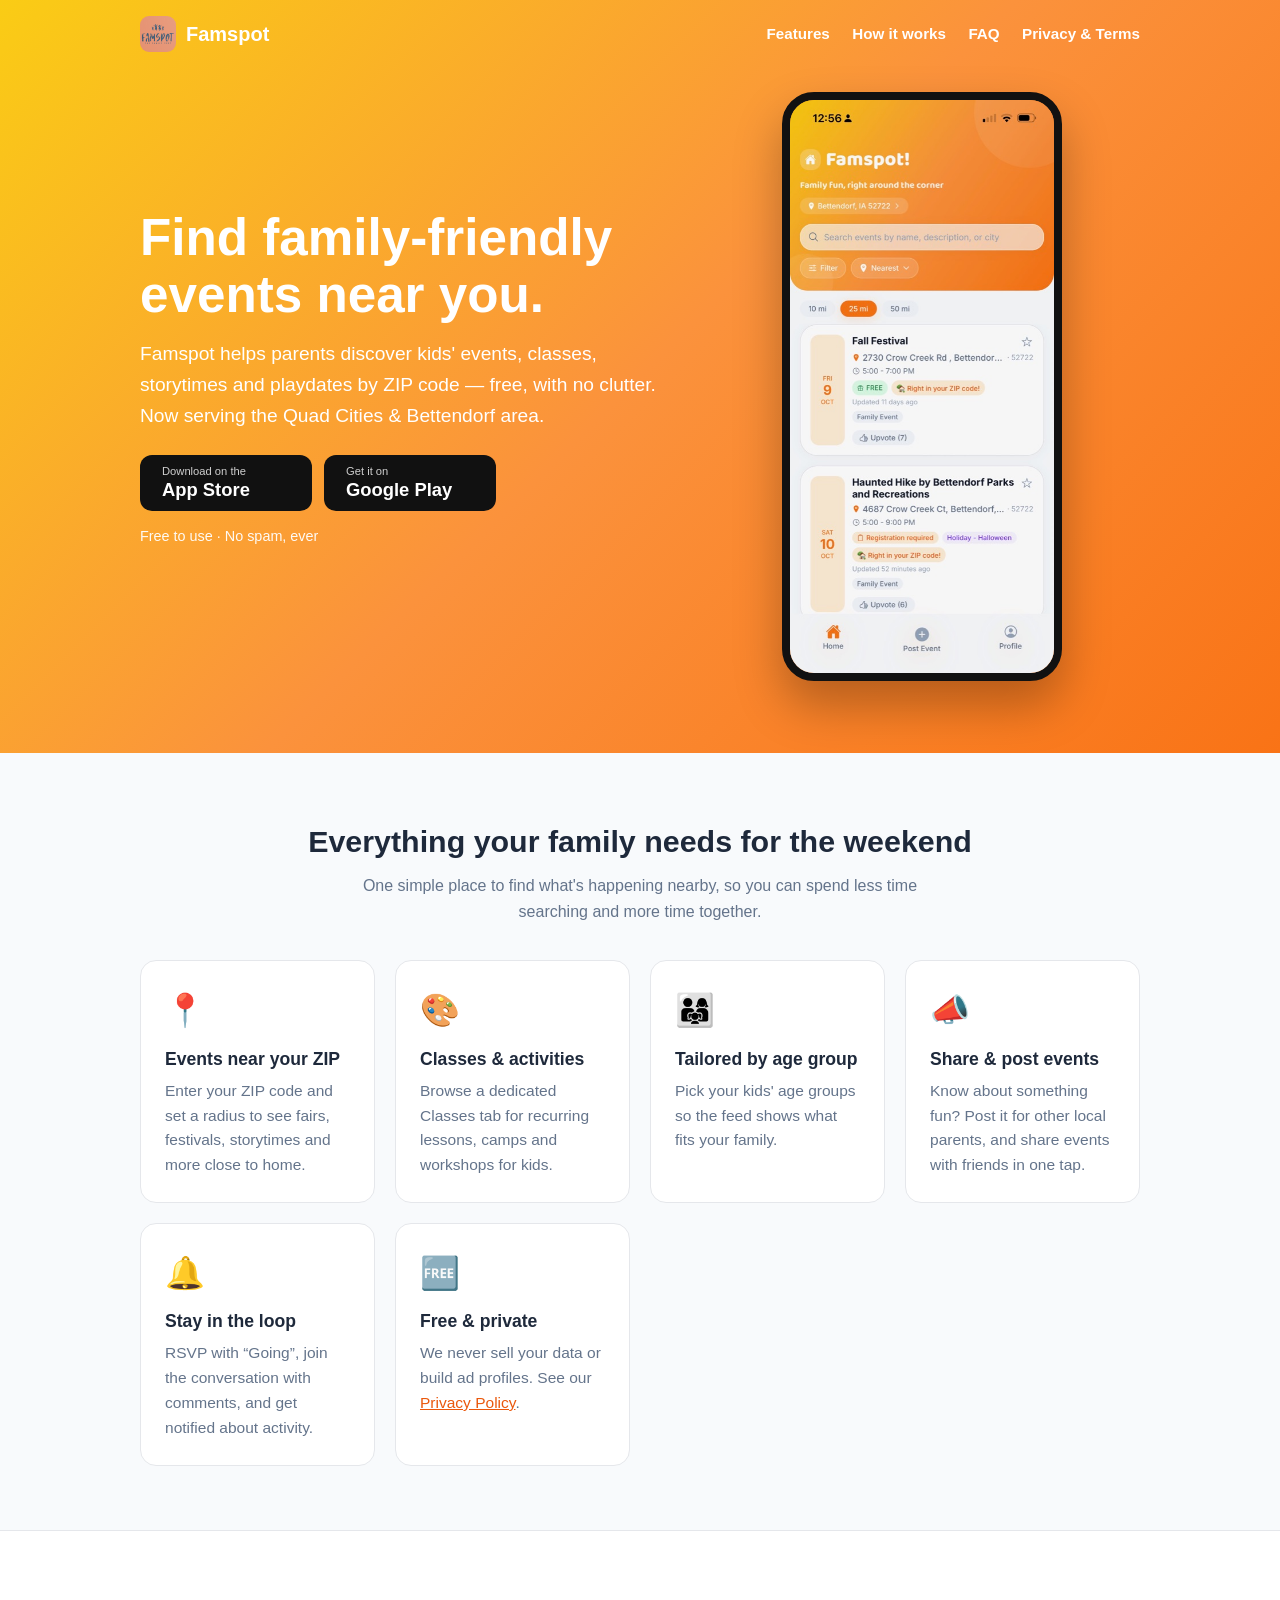
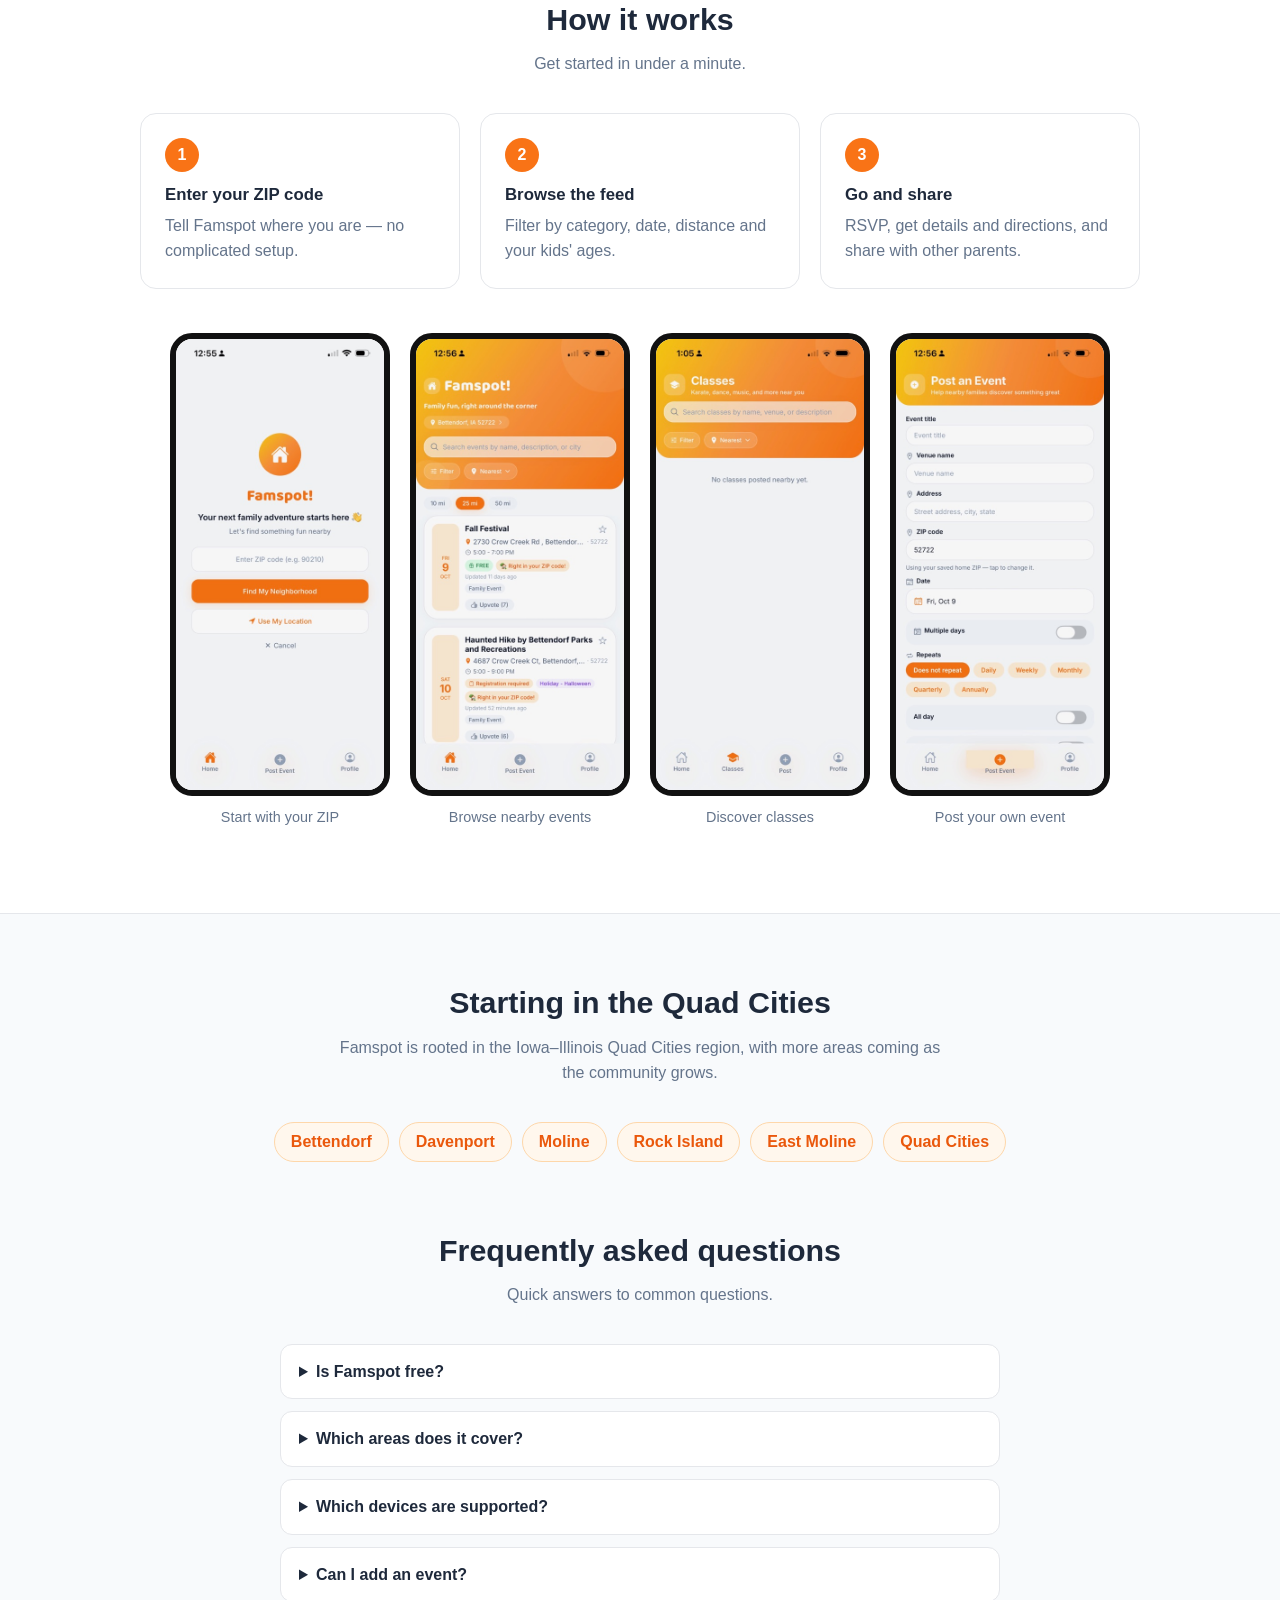
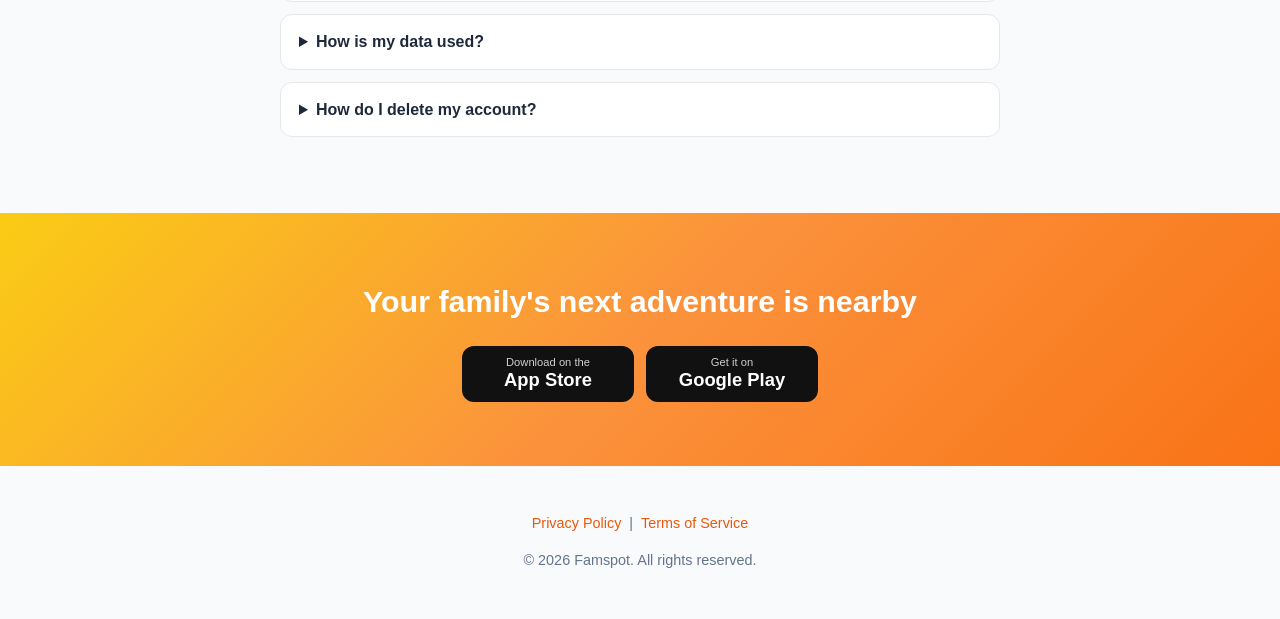
==== index.html @ a63ea9e6 "Add landing page, SEO files; move legal content to legal.html Co-authored-by: Copilot App <223556219" ====
<!DOCTYPE html>
<html lang="en">
<head>
<meta charset="UTF-8" />
<meta name="viewport" content="width=device-width, initial-scale=1.0" />
<title>Famspot – Find Family-Friendly Events &amp; Classes Near You | Quad Cities</title>
<meta name="description" content="Famspot is a free app that helps parents discover family-friendly events, classes, storytimes and playdates near their ZIP code. Starting in the Quad Cities and Bettendorf area." />
<meta name="keywords" content="family events, kids events, things to do with kids, Quad Cities, Bettendorf, Davenport, Moline, Rock Island, kids classes, storytime, playdates, Famspot" />
<meta name="robots" content="index,follow" />
<meta name="theme-color" content="#f97316" />
<link rel="canonical" href="https://famspotapp.github.io/" />
<link rel="icon" href="favicon.png" />
<link rel="apple-touch-icon" href="img/icon.png" />

<meta property="og:type" content="website" />
<meta property="og:site_name" content="Famspot" />
<meta property="og:title" content="Famspot – Find family-friendly events near you" />
<meta property="og:description" content="Free app to discover local kids' events, classes, storytimes and playdates by ZIP code." />
<meta property="og:url" content="https://famspotapp.github.io/" />
<meta property="og:image" content="https://famspotapp.github.io/img/og-image.png" />
<meta name="twitter:card" content="summary" />
<meta name="twitter:title" content="Famspot – Find family-friendly events near you" />
<meta name="twitter:description" content="Free app to discover local kids' events, classes, storytimes and playdates by ZIP code." />
<meta name="twitter:image" content="https://famspotapp.github.io/img/og-image.png" />

<meta name="apple-itunes-app" content="app-id=6816765370" />

<script type="application/ld+json">
{
  "@context": "https://schema.org",
  "@graph": [
    {
      "@type": "WebSite",
      "name": "Famspot",
      "url": "https://famspotapp.github.io/"
    },
    {
      "@type": "MobileApplication",
      "name": "Famspot",
      "alternateName": "Famspot: Family Spot",
      "description": "Discover family-friendly events, classes, storytimes and playdates near your ZIP code.",
      "applicationCategory": "LifestyleApplication",
      "operatingSystem": "iOS, Android",
      "url": "https://famspotapp.github.io/",
      "image": "https://famspotapp.github.io/img/icon.png",
      "downloadUrl": "https://apps.apple.com/us/app/famspot-family-spot/id6816765370",
      "offers": { "@type": "Offer", "price": "0", "priceCurrency": "USD" }
    }
  ]
}
</script>

<script>
  // Keep old links like /#privacy and /#terms working now that legal text lives on its own page.
  if (location.hash === '#privacy' || location.hash === '#terms') {
    location.replace('legal.html' + location.hash);
  }
</script>

<style>
  :root {
    --primary: #f97316;
    --primary-dark: #ea580c;
    --gradient: linear-gradient(135deg, #facc15, #fb923c, #f97316);
    --ink: #1e293b;
    --muted: #64748b;
    --bg: #f8fafc;
    --border: #e5e7eb;
  }
  * { box-sizing: border-box; }
  html { scroll-behavior: smooth; }
  body {
    margin: 0;
    font-family: -apple-system, BlinkMacSystemFont, "Segoe UI", Roboto, Helvetica, Arial, sans-serif;
    color: var(--ink);
    background: var(--bg);
    line-height: 1.6;
  }
  a { color: var(--primary-dark); }
  .skip { position: absolute; left: -999px; }
  .skip:focus { left: 8px; top: 8px; background: #fff; padding: 8px; z-index: 99; }
  .wrap { max-width: 1040px; margin: 0 auto; padding: 0 20px; }

  .topbar { display: flex; align-items: center; justify-content: space-between; padding: 16px 0; }
  .brand { display: flex; align-items: center; gap: 10px; font-weight: 800; font-size: 1.25rem; color: #fff; text-decoration: none; }
  .brand img { width: 36px; height: 36px; border-radius: 9px; }
  .topbar nav a { color: #fff; text-decoration: none; font-weight: 600; margin-left: 18px; font-size: .95rem; }

  .hero { background: var(--gradient); color: #fff; padding-bottom: 72px; }
  .hero-grid { display: grid; grid-template-columns: 1.1fr .9fr; gap: 32px; align-items: center; padding-top: 24px; }
  .hero h1 { font-size: clamp(2rem, 5vw, 3.2rem); line-height: 1.1; margin: 0 0 16px; }
  .hero p.lead { font-size: 1.2rem; margin: 0 0 24px; max-width: 520px; }
  .badges { display: flex; flex-wrap: wrap; gap: 12px; }
  .store {
    display: inline-flex; flex-direction: column; background: #111; color: #fff; text-decoration: none;
    padding: 10px 22px; border-radius: 12px; min-width: 172px; line-height: 1.2;
  }
  .store small { font-size: .7rem; opacity: .8; }
  .store strong { font-size: 1.15rem; }
  .store:hover, .store:focus-visible { background: #000; outline: 3px solid #fff; }
  .note { margin-top: 14px; font-size: .9rem; opacity: .95; }
  .phone { display: flex; justify-content: center; }
  .phone img {
    width: min(280px, 70%); border-radius: 32px; border: 8px solid #111;
    box-shadow: 0 24px 48px rgba(0,0,0,.28); background: #111; height: auto;
  }

  section { padding: 64px 0; }
  h2 { font-size: 1.9rem; margin: 0 0 8px; text-align: center; }
  .sub { text-align: center; color: var(--muted); max-width: 620px; margin: 0 auto 36px; }

  .features { display: grid; grid-template-columns: repeat(auto-fit, minmax(230px, 1fr)); gap: 20px; }
  .card { background: #fff; border: 1px solid var(--border); border-radius: 16px; padding: 24px; }
  .card .ico { font-size: 2rem; }
  .card h3 { margin: 8px 0 6px; font-size: 1.1rem; }
  .card p { margin: 0; color: var(--muted); font-size: .97rem; }

  .steps { counter-reset: s; display: grid; grid-template-columns: repeat(auto-fit, minmax(220px, 1fr)); gap: 20px; padding: 0; list-style: none; }
  .steps li { counter-increment: s; background: #fff; border-radius: 16px; padding: 24px; border: 1px solid var(--border); }
  .steps li::before {
    content: counter(s); display: inline-flex; width: 34px; height: 34px; border-radius: 50%;
    background: var(--primary); color: #fff; font-weight: 700; align-items: center; justify-content: center; margin-bottom: 10px;
  }
  .steps h3 { margin: 0 0 4px; font-size: 1.05rem; }
  .steps p { margin: 0; color: var(--muted); }

  .shots { background: #fff; border-top: 1px solid var(--border); border-bottom: 1px solid var(--border); }
  .shot-row { display: flex; gap: 20px; overflow-x: auto; padding: 8px 4px 20px; scroll-snap-type: x mandatory; justify-content: center; }
  .shot-row figure { margin: 0; flex: 0 0 auto; scroll-snap-align: center; text-align: center; }
  .shot-row img { width: 220px; height: auto; border-radius: 22px; border: 6px solid #111; display: block; }
  .shot-row figcaption { margin-top: 10px; font-size: .9rem; color: var(--muted); }

  .area { text-align: center; }
  .chips { display: flex; flex-wrap: wrap; gap: 10px; justify-content: center; margin-top: 8px; }
  .chip { background: #fff7ed; border: 1px solid #fed7aa; color: var(--primary-dark); padding: 6px 16px; border-radius: 999px; font-weight: 600; }

  details { background: #fff; border: 1px solid var(--border); border-radius: 12px; padding: 14px 18px; margin-bottom: 12px; }
  summary { cursor: pointer; font-weight: 600; }
  details p { margin: 10px 0 0; color: var(--muted); }
  .faq { max-width: 720px; margin: 0 auto; }

  .cta-band { background: var(--gradient); color: #fff; text-align: center; }
  .cta-band .badges { justify-content: center; margin-top: 20px; }

  footer { padding: 32px 0; text-align: center; color: var(--muted); font-size: .9rem; }
  footer a { margin: 0 8px; text-decoration: none; }

  @media (max-width: 760px) {
    .hero-grid { grid-template-columns: 1fr; text-align: center; }
    .hero p.lead { margin-left: auto; margin-right: auto; }
    .badges { justify-content: center; }
    .topbar nav { display: none; }
    section { padding: 44px 0; }
    .shot-row { justify-content: flex-start; }
  }
</style>
</head>
<body>
<a class="skip" href="#features">Skip to content</a>

<header class="hero">
  <div class="wrap">
    <div class="topbar">
      <a class="brand" href="./"><img src="img/icon.png" alt="" width="36" height="36" />Famspot</a>
      <nav aria-label="Primary">
        <a href="#features">Features</a>
        <a href="#how">How it works</a>
        <a href="#faq">FAQ</a>
        <a href="legal.html">Privacy &amp; Terms</a>
      </nav>
    </div>
    <div class="hero-grid">
      <div>
        <h1>Find family-friendly events near you.</h1>
        <p class="lead">Famspot helps parents discover kids' events, classes, storytimes and playdates by ZIP code — free, with no clutter. Now serving the Quad Cities &amp; Bettendorf area.</p>
        <div class="badges">
          <a class="store" href="https://apps.apple.com/us/app/famspot-family-spot/id6816765370"><small>Download on the</small><strong>App Store</strong></a>
          <a class="store" href="https://play.google.com/store/apps/details?id=com.famspotapp.famspot"><small>Get it on</small><strong>Google Play</strong></a>
        </div>
        <p class="note">Free to use · No spam, ever</p>
      </div>
      <div class="phone">
        <img src="img/feed.jpg" alt="Famspot home screen showing a feed of nearby family events" width="280" height="607" fetchpriority="high" />
      </div>
    </div>
  </div>
</header>

<main>
  <section id="features">
    <div class="wrap">
      <h2>Everything your family needs for the weekend</h2>
      <p class="sub">One simple place to find what's happening nearby, so you can spend less time searching and more time together.</p>
      <div class="features">
        <div class="card"><div class="ico" aria-hidden="true">📍</div><h3>Events near your ZIP</h3><p>Enter your ZIP code and set a radius to see fairs, festivals, storytimes and more close to home.</p></div>
        <div class="card"><div class="ico" aria-hidden="true">🎨</div><h3>Classes &amp; activities</h3><p>Browse a dedicated Classes tab for recurring lessons, camps and workshops for kids.</p></div>
        <div class="card"><div class="ico" aria-hidden="true">👨‍👩‍👧</div><h3>Tailored by age group</h3><p>Pick your kids' age groups so the feed shows what fits your family.</p></div>
        <div class="card"><div class="ico" aria-hidden="true">📣</div><h3>Share &amp; post events</h3><p>Know about something fun? Post it for other local parents, and share events with friends in one tap.</p></div>
        <div class="card"><div class="ico" aria-hidden="true">🔔</div><h3>Stay in the loop</h3><p>RSVP with “Going”, join the conversation with comments, and get notified about activity.</p></div>
        <div class="card"><div class="ico" aria-hidden="true">🆓</div><h3>Free &amp; private</h3><p>We never sell your data or build ad profiles. See our <a href="legal.html#privacy">Privacy Policy</a>.</p></div>
      </div>
    </div>
  </section>

  <section id="how" class="shots">
    <div class="wrap">
      <h2>How it works</h2>
      <p class="sub">Get started in under a minute.</p>
      <ol class="steps">
        <li><h3>Enter your ZIP code</h3><p>Tell Famspot where you are — no complicated setup.</p></li>
        <li><h3>Browse the feed</h3><p>Filter by category, date, distance and your kids' ages.</p></li>
        <li><h3>Go and share</h3><p>RSVP, get details and directions, and share with other parents.</p></li>
      </ol>
      <div class="shot-row" style="margin-top:36px">
        <figure><img src="img/zip.jpg" alt="Onboarding screen asking for a ZIP code" loading="lazy" width="220" height="477" /><figcaption>Start with your ZIP</figcaption></figure>
        <figure><img src="img/feed.jpg" alt="Event feed with nearby family events" loading="lazy" width="220" height="477" /><figcaption>Browse nearby events</figcaption></figure>
        <figure><img src="img/classes.jpg" alt="Classes tab listing kids' classes" loading="lazy" width="220" height="477" /><figcaption>Discover classes</figcaption></figure>
        <figure><img src="img/post.jpg" alt="Post an event form" loading="lazy" width="220" height="477" /><figcaption>Post your own event</figcaption></figure>
      </div>
    </div>
  </section>

  <section class="area">
    <div class="wrap">
      <h2>Starting in the Quad Cities</h2>
      <p class="sub">Famspot is rooted in the Iowa–Illinois Quad Cities region, with more areas coming as the community grows.</p>
      <div class="chips"><span class="chip">Bettendorf</span><span class="chip">Davenport</span><span class="chip">Moline</span><span class="chip">Rock Island</span><span class="chip">East Moline</span><span class="chip">Quad Cities</span></div>
    </div>
  </section>

  <section id="faq" style="padding-top:0">
    <div class="wrap">
      <h2>Frequently asked questions</h2>
      <p class="sub">Quick answers to common questions.</p>
      <div class="faq">
        <details><summary>Is Famspot free?</summary><p>Yes. Famspot is free to download and use.</p></details>
        <details><summary>Which areas does it cover?</summary><p>We're starting in the Quad Cities and Bettendorf area. Enter any ZIP code to see events within your chosen radius.</p></details>
        <details><summary>Which devices are supported?</summary><p>Famspot is available for iPhone on the App Store and for Android on Google Play.</p></details>
        <details><summary>Can I add an event?</summary><p>Yes — sign in and tap Post to share a family-friendly event or class with other local parents.</p></details>
        <details><summary>How is my data used?</summary><p>We don't sell your data or use it for third-party advertising profiles. Read the full <a href="legal.html#privacy">Privacy Policy</a>.</p></details>
        <details><summary>How do I delete my account?</summary><p>You can delete your account from within the app's Profile screen.</p></details>
      </div>
    </div>
  </section>

  <section class="cta-band">
    <div class="wrap">
      <h2>Your family's next adventure is nearby</h2>
      <div class="badges">
        <a class="store" href="https://apps.apple.com/us/app/famspot-family-spot/id6816765370"><small>Download on the</small><strong>App Store</strong></a>
        <a class="store" href="https://play.google.com/store/apps/details?id=com.famspotapp.famspot"><small>Get it on</small><strong>Google Play</strong></a>
      </div>
    </div>
  </section>
</main>

<footer>
  <div class="wrap">
    <p><a href="legal.html#privacy">Privacy Policy</a>|<a href="legal.html#terms">Terms of Service</a></p>
    <p>&copy; 2026 Famspot. All rights reserved.</p>
  </div>
</footer>
</body>
</html>
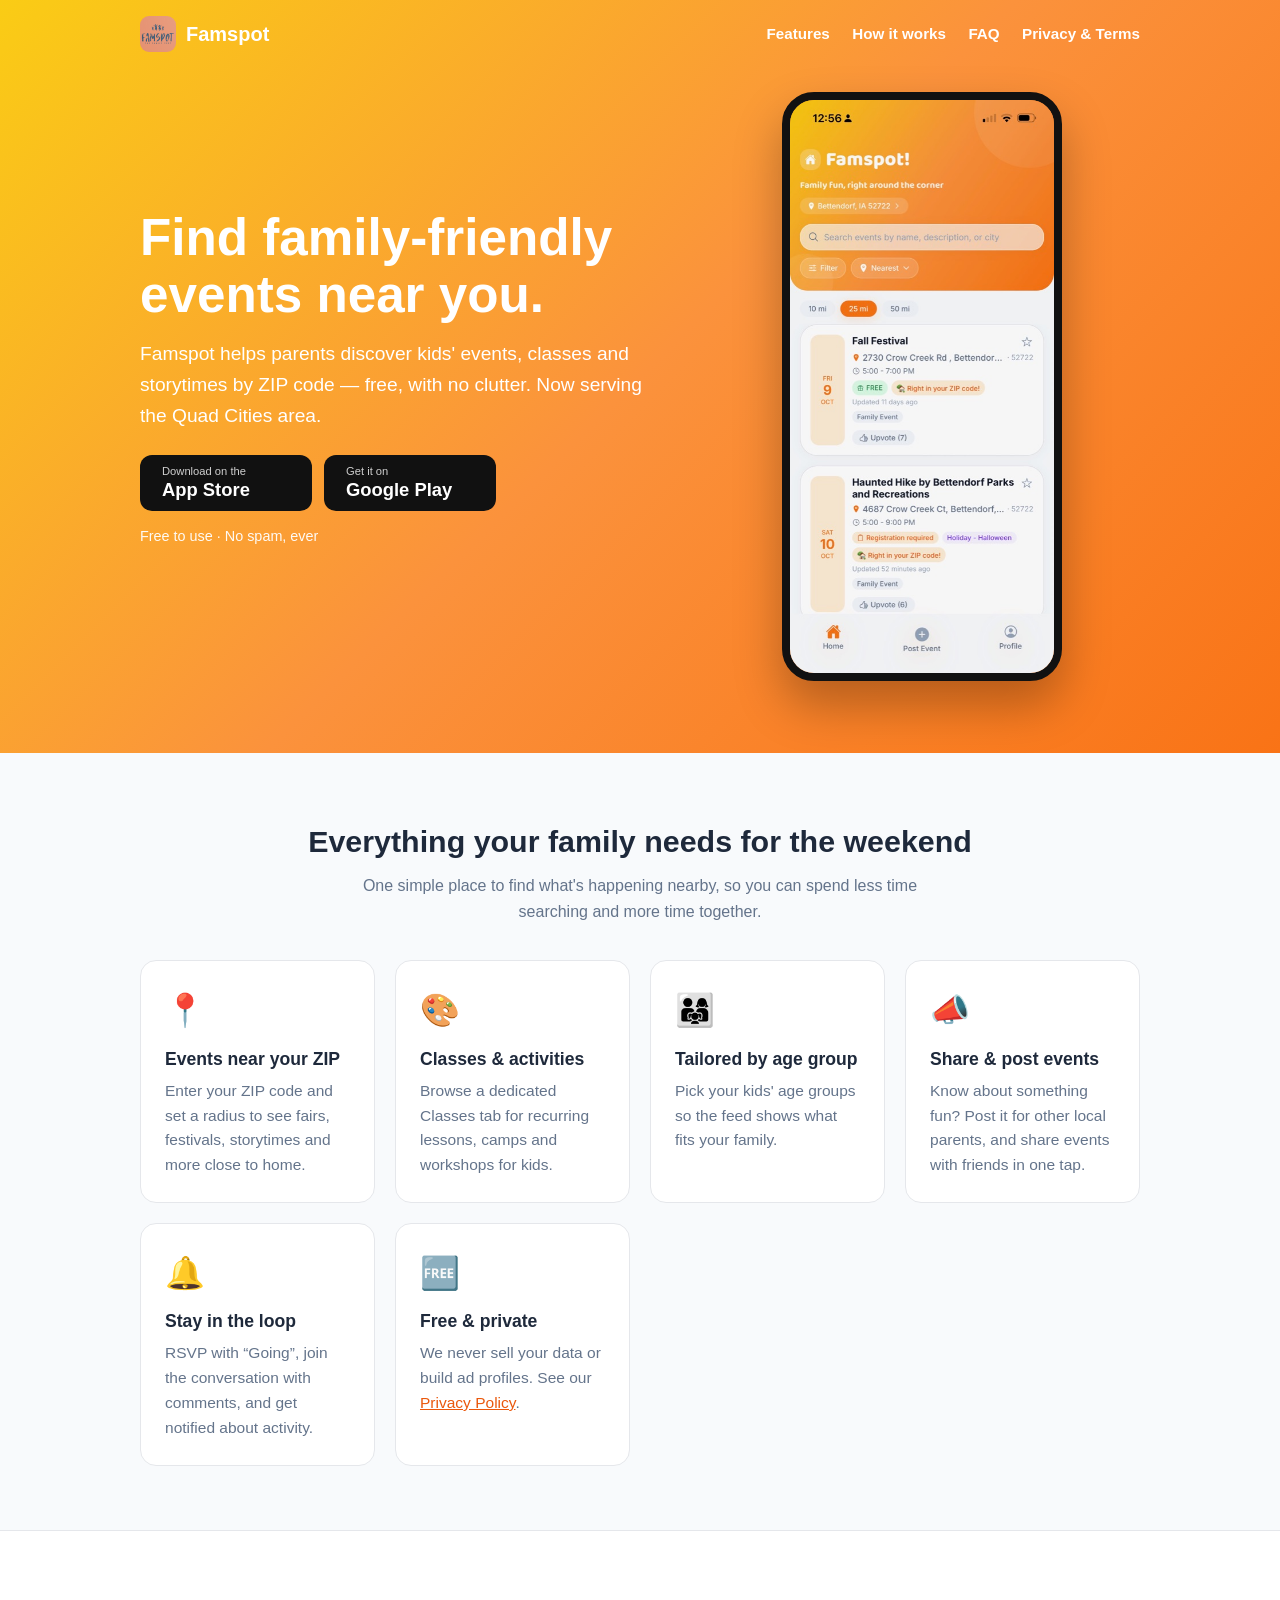
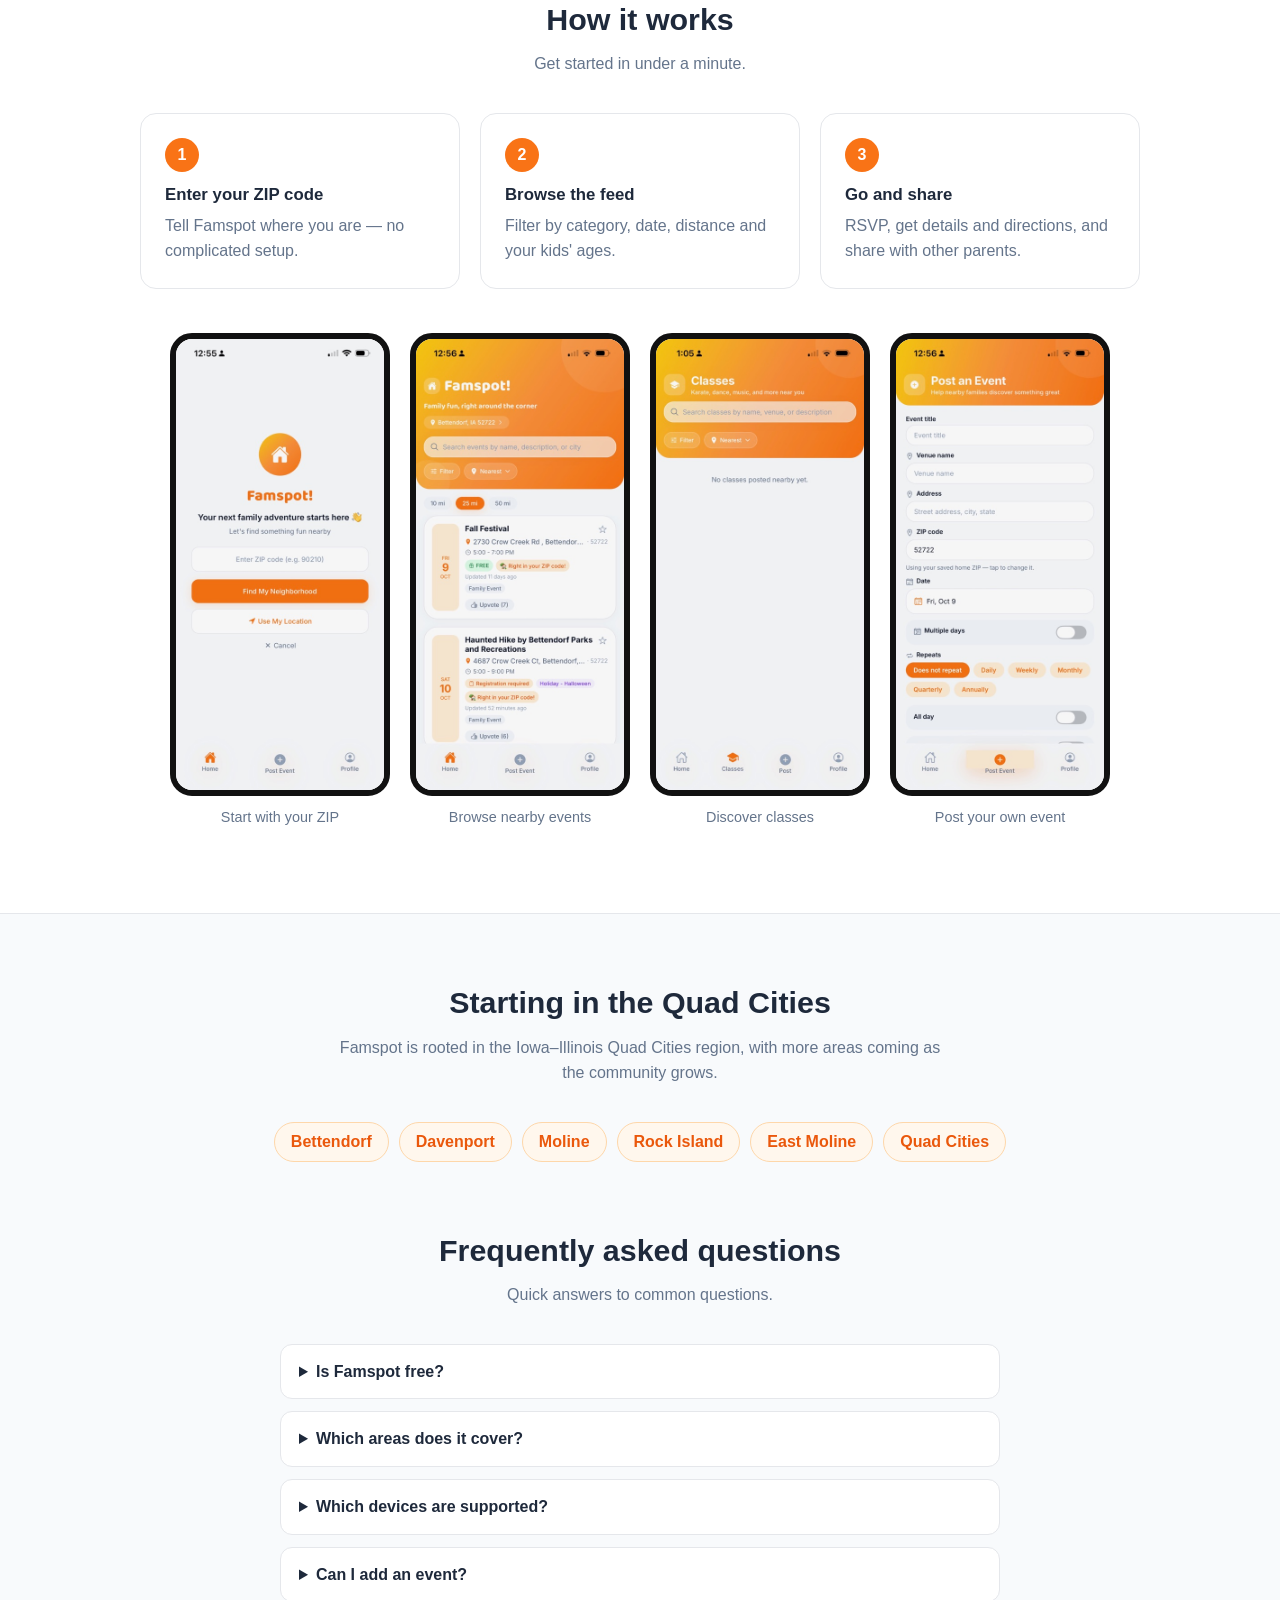
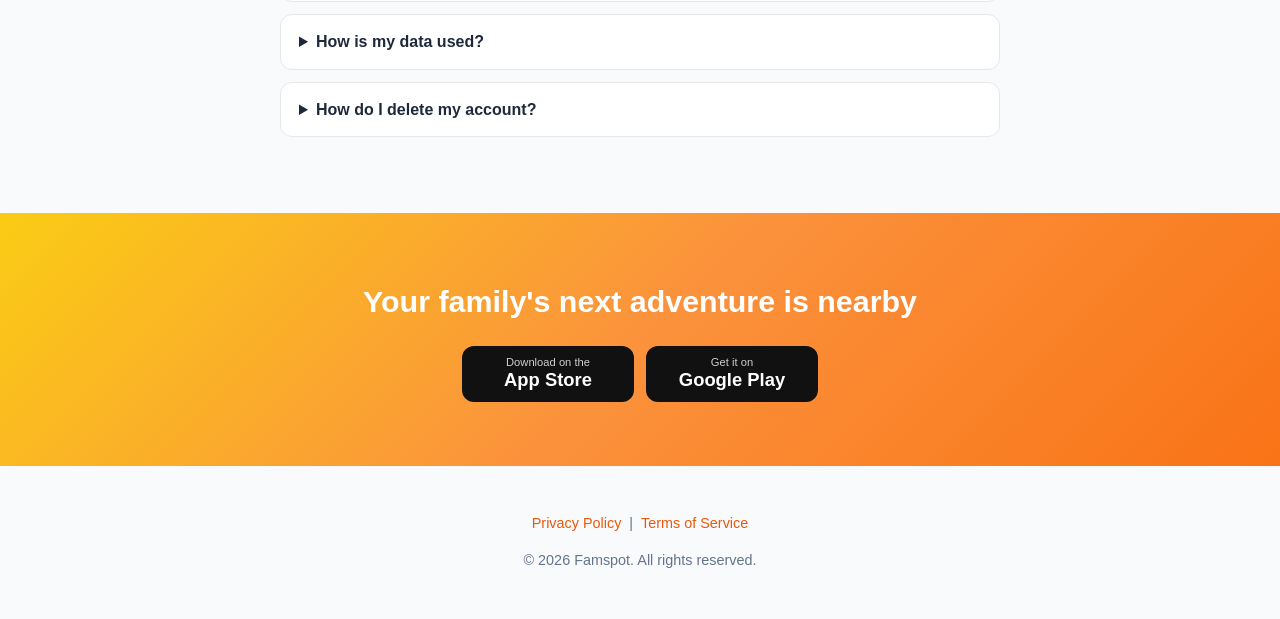
==== commit 879c1a17: "Remove playdates; simplify area wording Co-authored-by: Copilot App <223556219+Copilot@users.noreply" ====
--- a/index.html
+++ b/index.html
@@ -4,8 +4,8 @@
 <meta charset="UTF-8" />
 <meta name="viewport" content="width=device-width, initial-scale=1.0" />
 <title>Famspot – Find Family-Friendly Events &amp; Classes Near You | Quad Cities</title>
-<meta name="description" content="Famspot is a free app that helps parents discover family-friendly events, classes, storytimes and playdates near their ZIP code. Starting in the Quad Cities and Bettendorf area." />
-<meta name="keywords" content="family events, kids events, things to do with kids, Quad Cities, Bettendorf, Davenport, Moline, Rock Island, kids classes, storytime, playdates, Famspot" />
+<meta name="description" content="Famspot is a free app that helps parents discover family-friendly events, classes and storytimes near their ZIP code. Starting in the Quad Cities area." />
+<meta name="keywords" content="family events, kids events, things to do with kids, Quad Cities, Bettendorf, Davenport, Moline, Rock Island, kids classes, storytime, Famspot" />
 <meta name="robots" content="index,follow" />
 <meta name="theme-color" content="#f97316" />
 <link rel="canonical" href="https://famspotapp.github.io/" />
@@ -15,12 +15,12 @@
 <meta property="og:type" content="website" />
 <meta property="og:site_name" content="Famspot" />
 <meta property="og:title" content="Famspot – Find family-friendly events near you" />
-<meta property="og:description" content="Free app to discover local kids' events, classes, storytimes and playdates by ZIP code." />
+<meta property="og:description" content="Free app to discover local kids' events, classes and storytimes by ZIP code." />
 <meta property="og:url" content="https://famspotapp.github.io/" />
 <meta property="og:image" content="https://famspotapp.github.io/img/og-image.png" />
 <meta name="twitter:card" content="summary" />
 <meta name="twitter:title" content="Famspot – Find family-friendly events near you" />
-<meta name="twitter:description" content="Free app to discover local kids' events, classes, storytimes and playdates by ZIP code." />
+<meta name="twitter:description" content="Free app to discover local kids' events, classes and storytimes by ZIP code." />
 <meta name="twitter:image" content="https://famspotapp.github.io/img/og-image.png" />
 
 <meta name="apple-itunes-app" content="app-id=6816765370" />
@@ -38,7 +38,7 @@
       "@type": "MobileApplication",
       "name": "Famspot",
       "alternateName": "Famspot: Family Spot",
-      "description": "Discover family-friendly events, classes, storytimes and playdates near your ZIP code.",
+      "description": "Discover family-friendly events, classes and storytimes near your ZIP code.",
       "applicationCategory": "LifestyleApplication",
       "operatingSystem": "iOS, Android",
       "url": "https://famspotapp.github.io/",
@@ -172,7 +172,7 @@
     <div class="hero-grid">
       <div>
         <h1>Find family-friendly events near you.</h1>
-        <p class="lead">Famspot helps parents discover kids' events, classes, storytimes and playdates by ZIP code — free, with no clutter. Now serving the Quad Cities &amp; Bettendorf area.</p>
+        <p class="lead">Famspot helps parents discover kids' events, classes and storytimes by ZIP code — free, with no clutter. Now serving the Quad Cities area.</p>
         <div class="badges">
           <a class="store" href="https://apps.apple.com/us/app/famspot-family-spot/id6816765370"><small>Download on the</small><strong>App Store</strong></a>
           <a class="store" href="https://play.google.com/store/apps/details?id=com.famspotapp.famspot"><small>Get it on</small><strong>Google Play</strong></a>
@@ -234,7 +234,7 @@
       <p class="sub">Quick answers to common questions.</p>
       <div class="faq">
         <details><summary>Is Famspot free?</summary><p>Yes. Famspot is free to download and use.</p></details>
-        <details><summary>Which areas does it cover?</summary><p>We're starting in the Quad Cities and Bettendorf area. Enter any ZIP code to see events within your chosen radius.</p></details>
+        <details><summary>Which areas does it cover?</summary><p>We're starting in the Quad Cities area. Enter any ZIP code to see events within your chosen radius.</p></details>
         <details><summary>Which devices are supported?</summary><p>Famspot is available for iPhone on the App Store and for Android on Google Play.</p></details>
         <details><summary>Can I add an event?</summary><p>Yes — sign in and tap Post to share a family-friendly event or class with other local parents.</p></details>
         <details><summary>How is my data used?</summary><p>We don't sell your data or use it for third-party advertising profiles. Read the full <a href="legal.html#privacy">Privacy Policy</a>.</p></details>
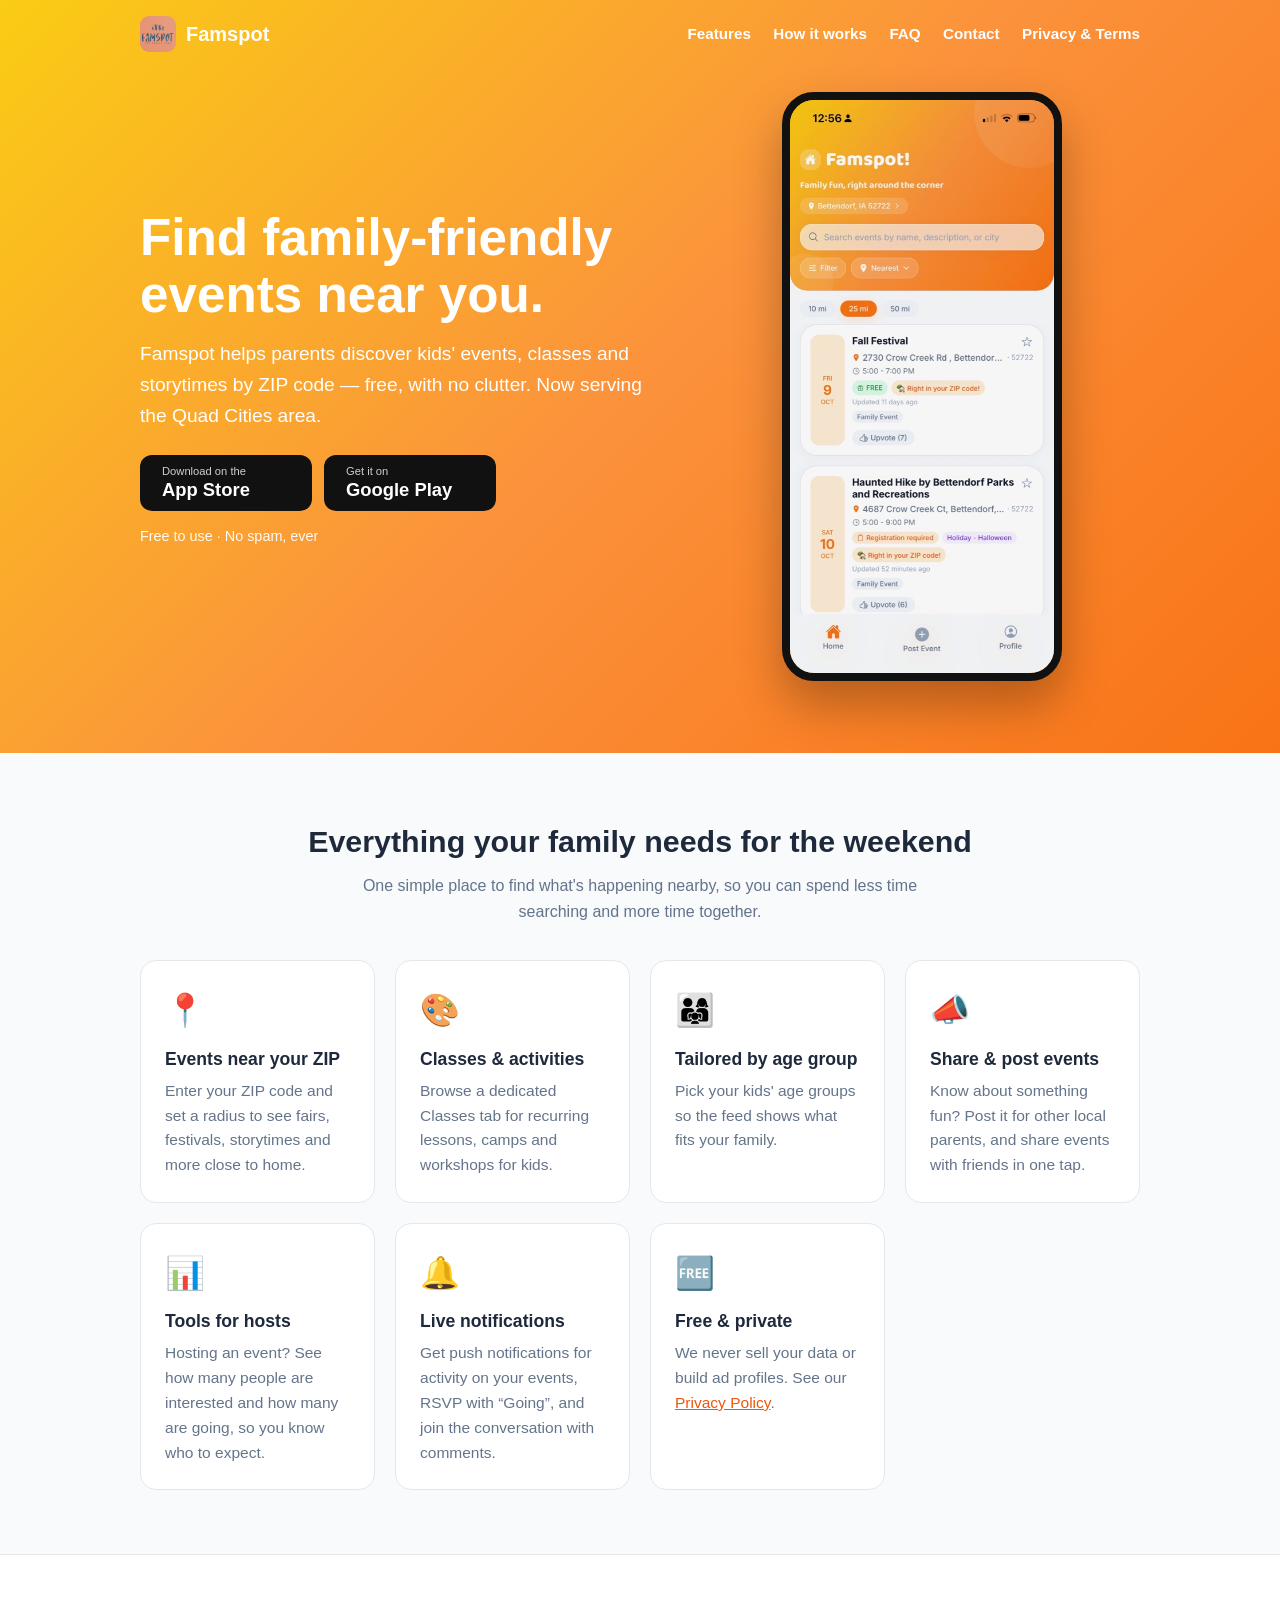
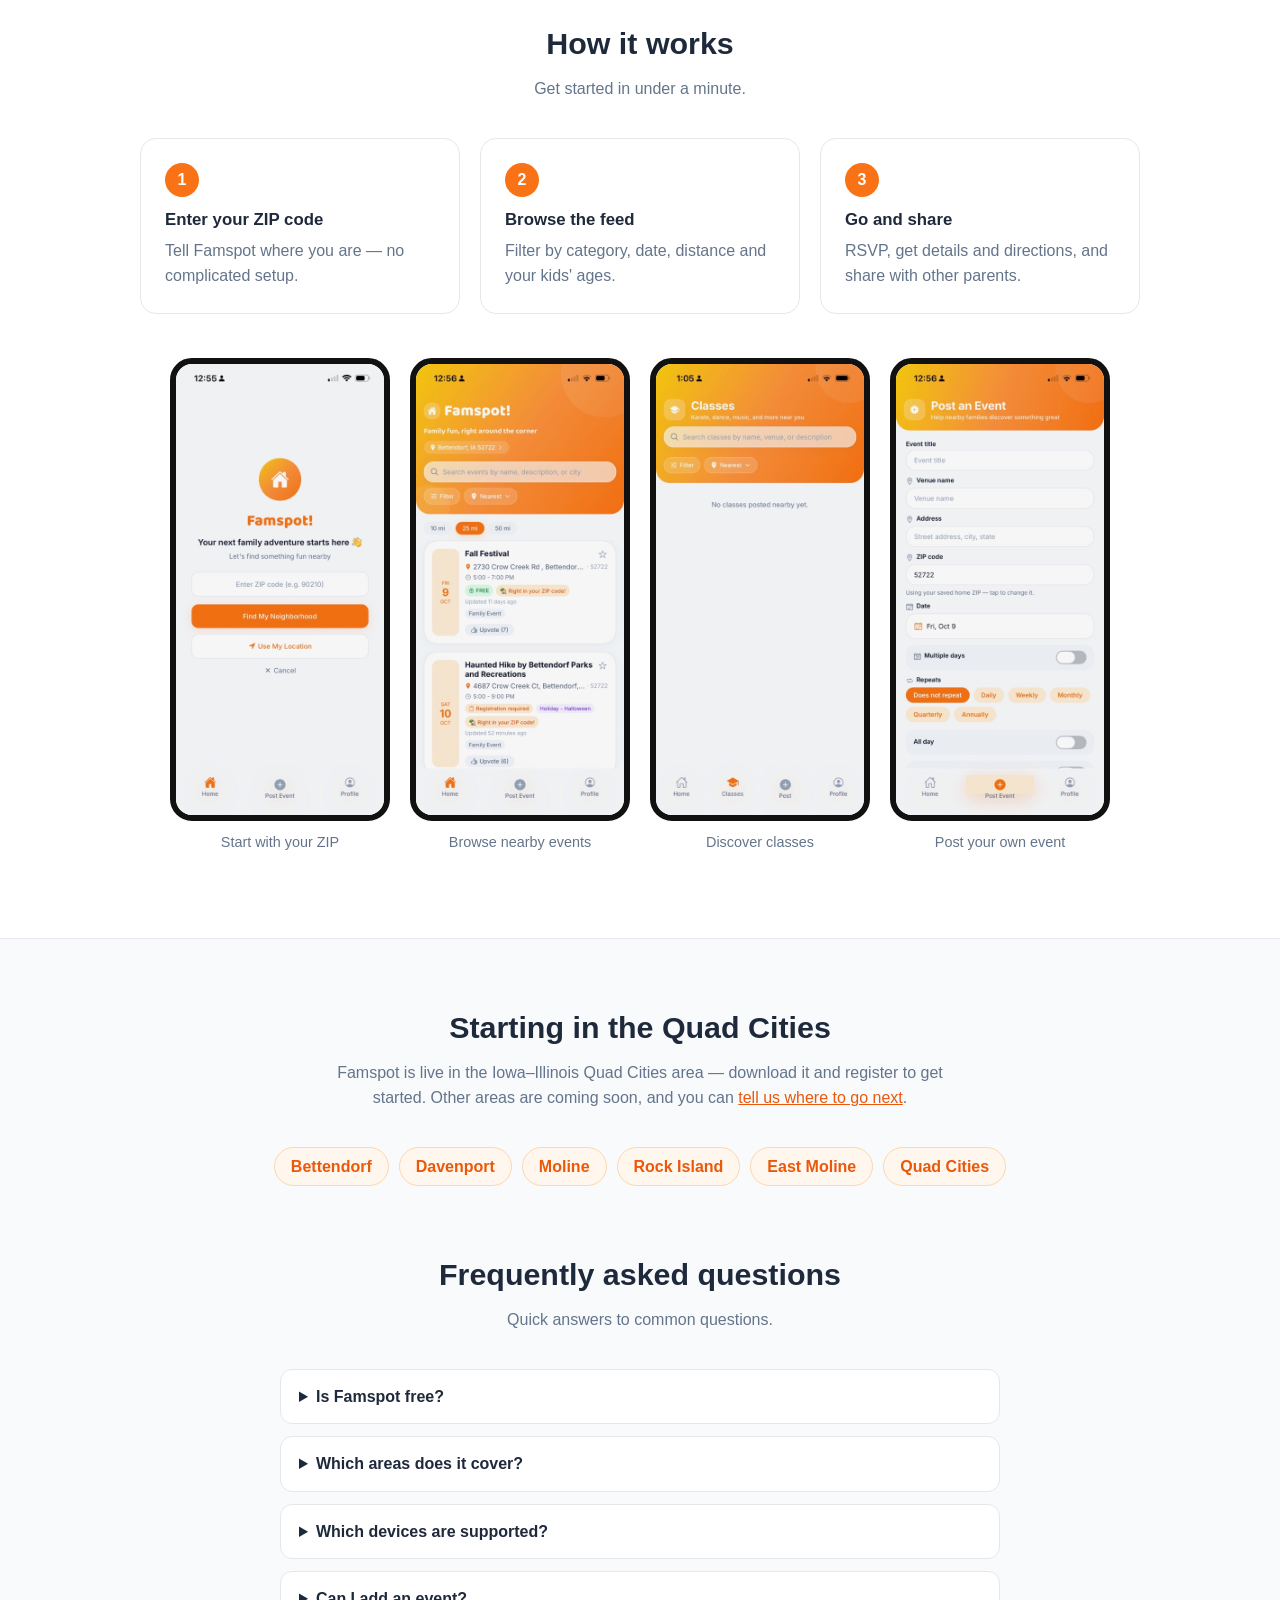
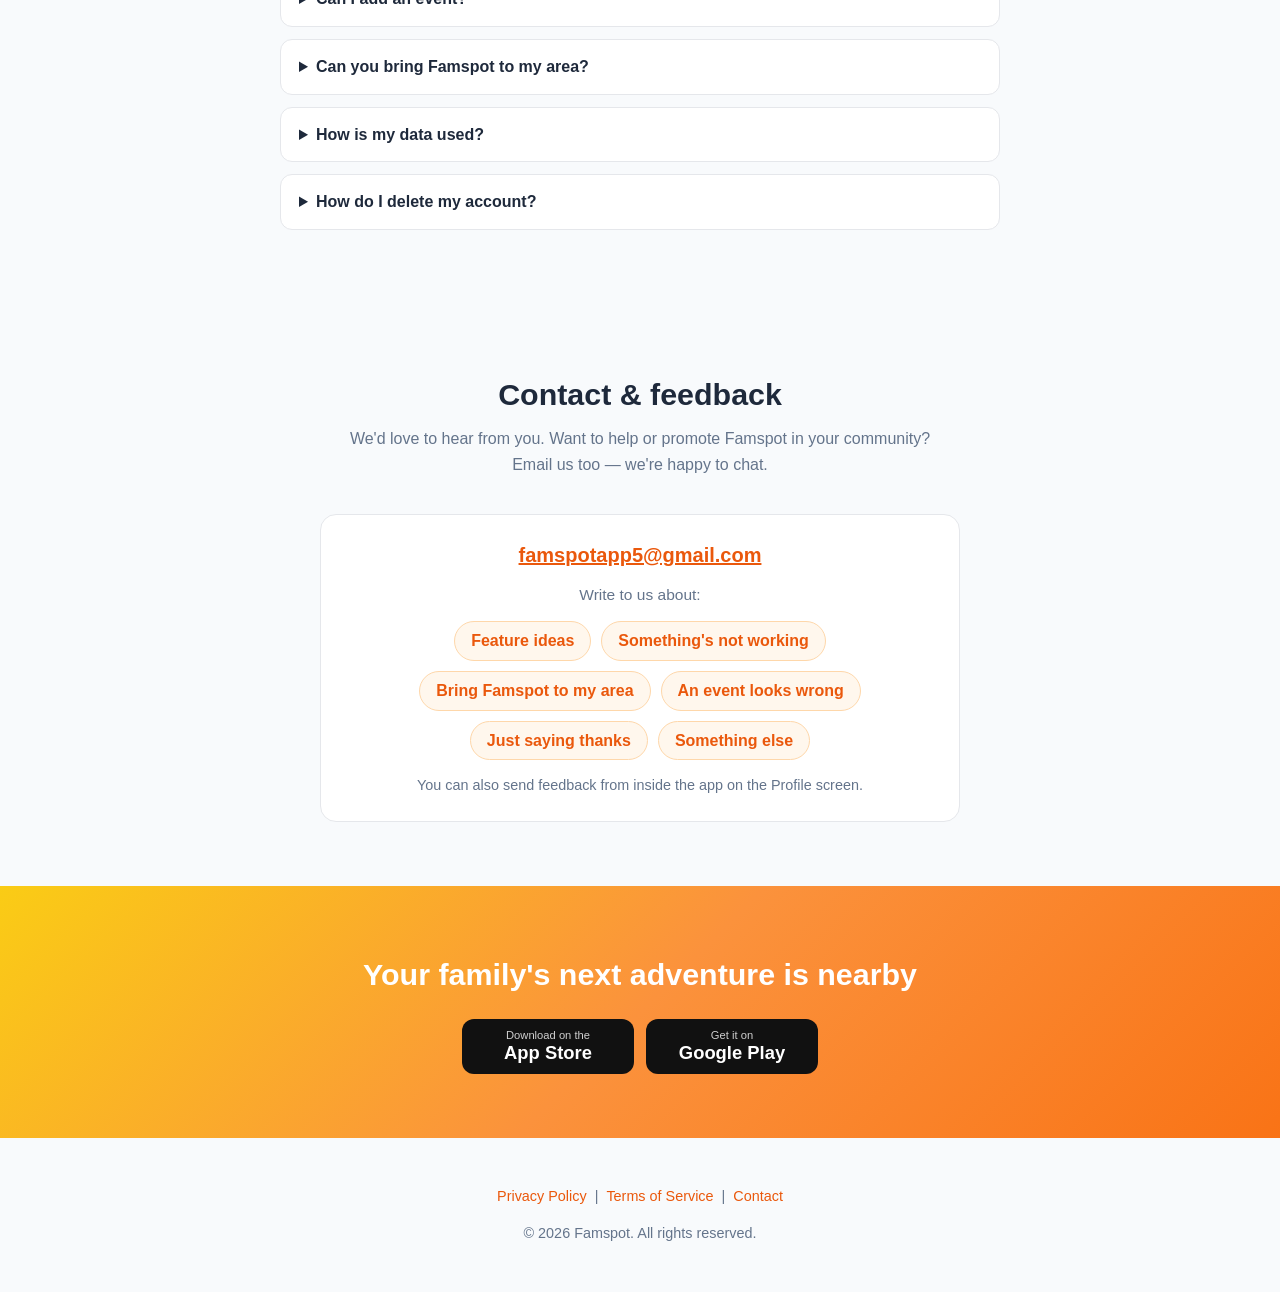
==== commit e3ae9017: "Add contact/feedback section, hosts, notifications, coming-soon areas Co-authored-by: Copilot App <2" ====
--- a/index.html
+++ b/index.html
@@ -139,6 +139,7 @@
   details p { margin: 10px 0 0; color: var(--muted); }
   .faq { max-width: 720px; margin: 0 auto; }
 
+  .mail { font-size: 1.25rem; font-weight: 700; }
   .cta-band { background: var(--gradient); color: #fff; text-align: center; }
   .cta-band .badges { justify-content: center; margin-top: 20px; }
 
@@ -166,6 +167,7 @@
         <a href="#features">Features</a>
         <a href="#how">How it works</a>
         <a href="#faq">FAQ</a>
+        <a href="#contact">Contact</a>
         <a href="legal.html">Privacy &amp; Terms</a>
       </nav>
     </div>
@@ -196,7 +198,8 @@
         <div class="card"><div class="ico" aria-hidden="true">🎨</div><h3>Classes &amp; activities</h3><p>Browse a dedicated Classes tab for recurring lessons, camps and workshops for kids.</p></div>
         <div class="card"><div class="ico" aria-hidden="true">👨‍👩‍👧</div><h3>Tailored by age group</h3><p>Pick your kids' age groups so the feed shows what fits your family.</p></div>
         <div class="card"><div class="ico" aria-hidden="true">📣</div><h3>Share &amp; post events</h3><p>Know about something fun? Post it for other local parents, and share events with friends in one tap.</p></div>
-        <div class="card"><div class="ico" aria-hidden="true">🔔</div><h3>Stay in the loop</h3><p>RSVP with “Going”, join the conversation with comments, and get notified about activity.</p></div>
+        <div class="card"><div class="ico" aria-hidden="true">📊</div><h3>Tools for hosts</h3><p>Hosting an event? See how many people are interested and how many are going, so you know who to expect.</p></div>
+        <div class="card"><div class="ico" aria-hidden="true">🔔</div><h3>Live notifications</h3><p>Get push notifications for activity on your events, RSVP with “Going”, and join the conversation with comments.</p></div>
         <div class="card"><div class="ico" aria-hidden="true">🆓</div><h3>Free &amp; private</h3><p>We never sell your data or build ad profiles. See our <a href="legal.html#privacy">Privacy Policy</a>.</p></div>
       </div>
     </div>
@@ -223,7 +226,7 @@
   <section class="area">
     <div class="wrap">
       <h2>Starting in the Quad Cities</h2>
-      <p class="sub">Famspot is rooted in the Iowa–Illinois Quad Cities region, with more areas coming as the community grows.</p>
+      <p class="sub">Famspot is live in the Iowa–Illinois Quad Cities area — download it and register to get started. Other areas are coming soon, and you can <a href="#contact">tell us where to go next</a>.</p>
       <div class="chips"><span class="chip">Bettendorf</span><span class="chip">Davenport</span><span class="chip">Moline</span><span class="chip">Rock Island</span><span class="chip">East Moline</span><span class="chip">Quad Cities</span></div>
     </div>
   </section>
@@ -237,8 +240,24 @@
         <details><summary>Which areas does it cover?</summary><p>We're starting in the Quad Cities area. Enter any ZIP code to see events within your chosen radius.</p></details>
         <details><summary>Which devices are supported?</summary><p>Famspot is available for iPhone on the App Store and for Android on Google Play.</p></details>
         <details><summary>Can I add an event?</summary><p>Yes — sign in and tap Post to share a family-friendly event or class with other local parents.</p></details>
+        <details><summary>Can you bring Famspot to my area?</summary><p>We're live in the Quad Cities now, with more areas coming soon. Email us at <a href="mailto:famspotapp5@gmail.com">famspotapp5@gmail.com</a> and tell us your ZIP code.</p></details>
         <details><summary>How is my data used?</summary><p>We don't sell your data or use it for third-party advertising profiles. Read the full <a href="legal.html#privacy">Privacy Policy</a>.</p></details>
         <details><summary>How do I delete my account?</summary><p>You can delete your account from within the app's Profile screen.</p></details>
+      </div>
+    </div>
+  </section>
+
+  <section id="contact" class="contact">
+    <div class="wrap">
+      <h2>Contact &amp; feedback</h2>
+      <p class="sub">We'd love to hear from you. Want to help or promote Famspot in your community? Email us too — we're happy to chat.</p>
+      <div class="card" style="max-width:640px;margin:0 auto;text-align:center">
+        <p style="margin:0 0 12px"><a class="mail" href="mailto:famspotapp5@gmail.com?subject=Famspot%20feedback">famspotapp5@gmail.com</a></p>
+        <p style="margin:0 0 14px">Write to us about:</p>
+        <div class="chips">
+          <span class="chip">Feature ideas</span><span class="chip">Something's not working</span><span class="chip">Bring Famspot to my area</span><span class="chip">An event looks wrong</span><span class="chip">Just saying thanks</span><span class="chip">Something else</span>
+        </div>
+        <p style="margin:14px 0 0;color:var(--muted);font-size:.9rem">You can also send feedback from inside the app on the Profile screen.</p>
       </div>
     </div>
   </section>
@@ -256,7 +275,7 @@
 
 <footer>
   <div class="wrap">
-    <p><a href="legal.html#privacy">Privacy Policy</a>|<a href="legal.html#terms">Terms of Service</a></p>
+    <p><a href="legal.html#privacy">Privacy Policy</a>|<a href="legal.html#terms">Terms of Service</a>|<a href="#contact">Contact</a></p>
     <p>&copy; 2026 Famspot. All rights reserved.</p>
   </div>
 </footer>
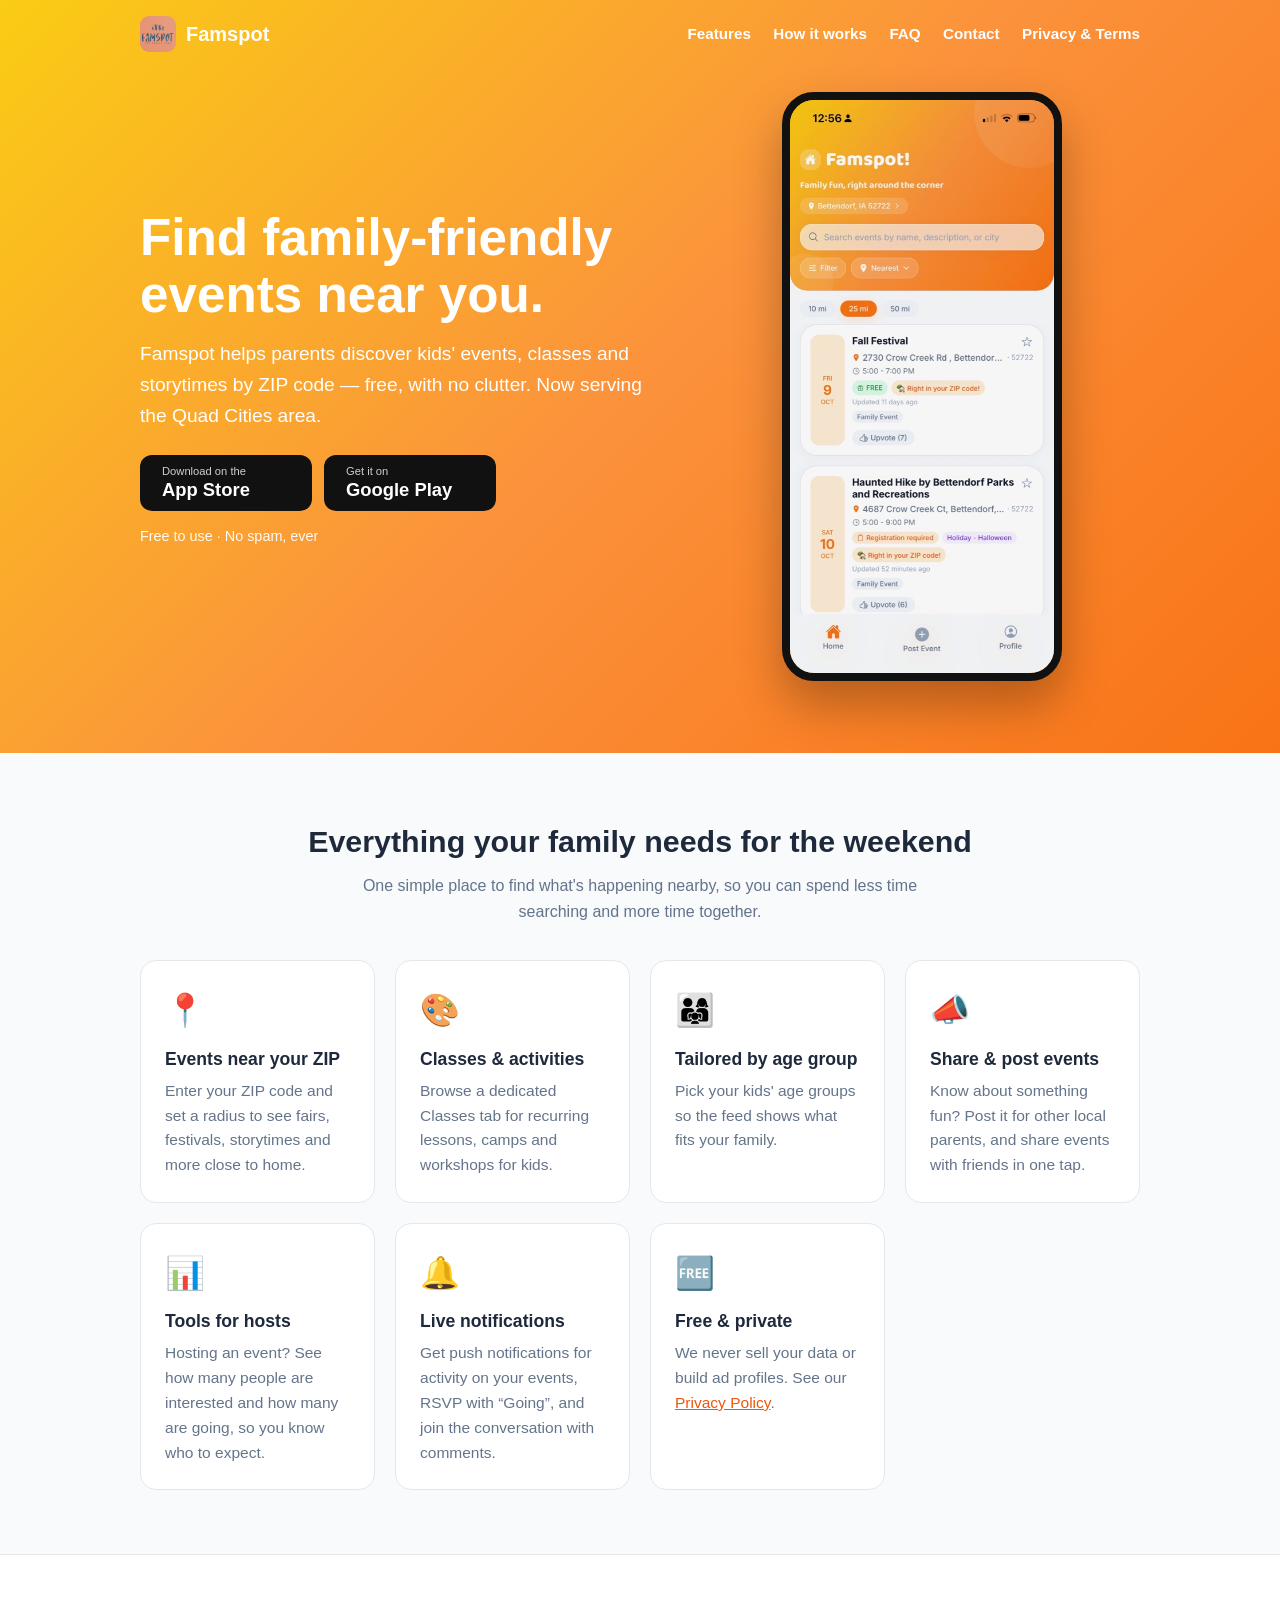
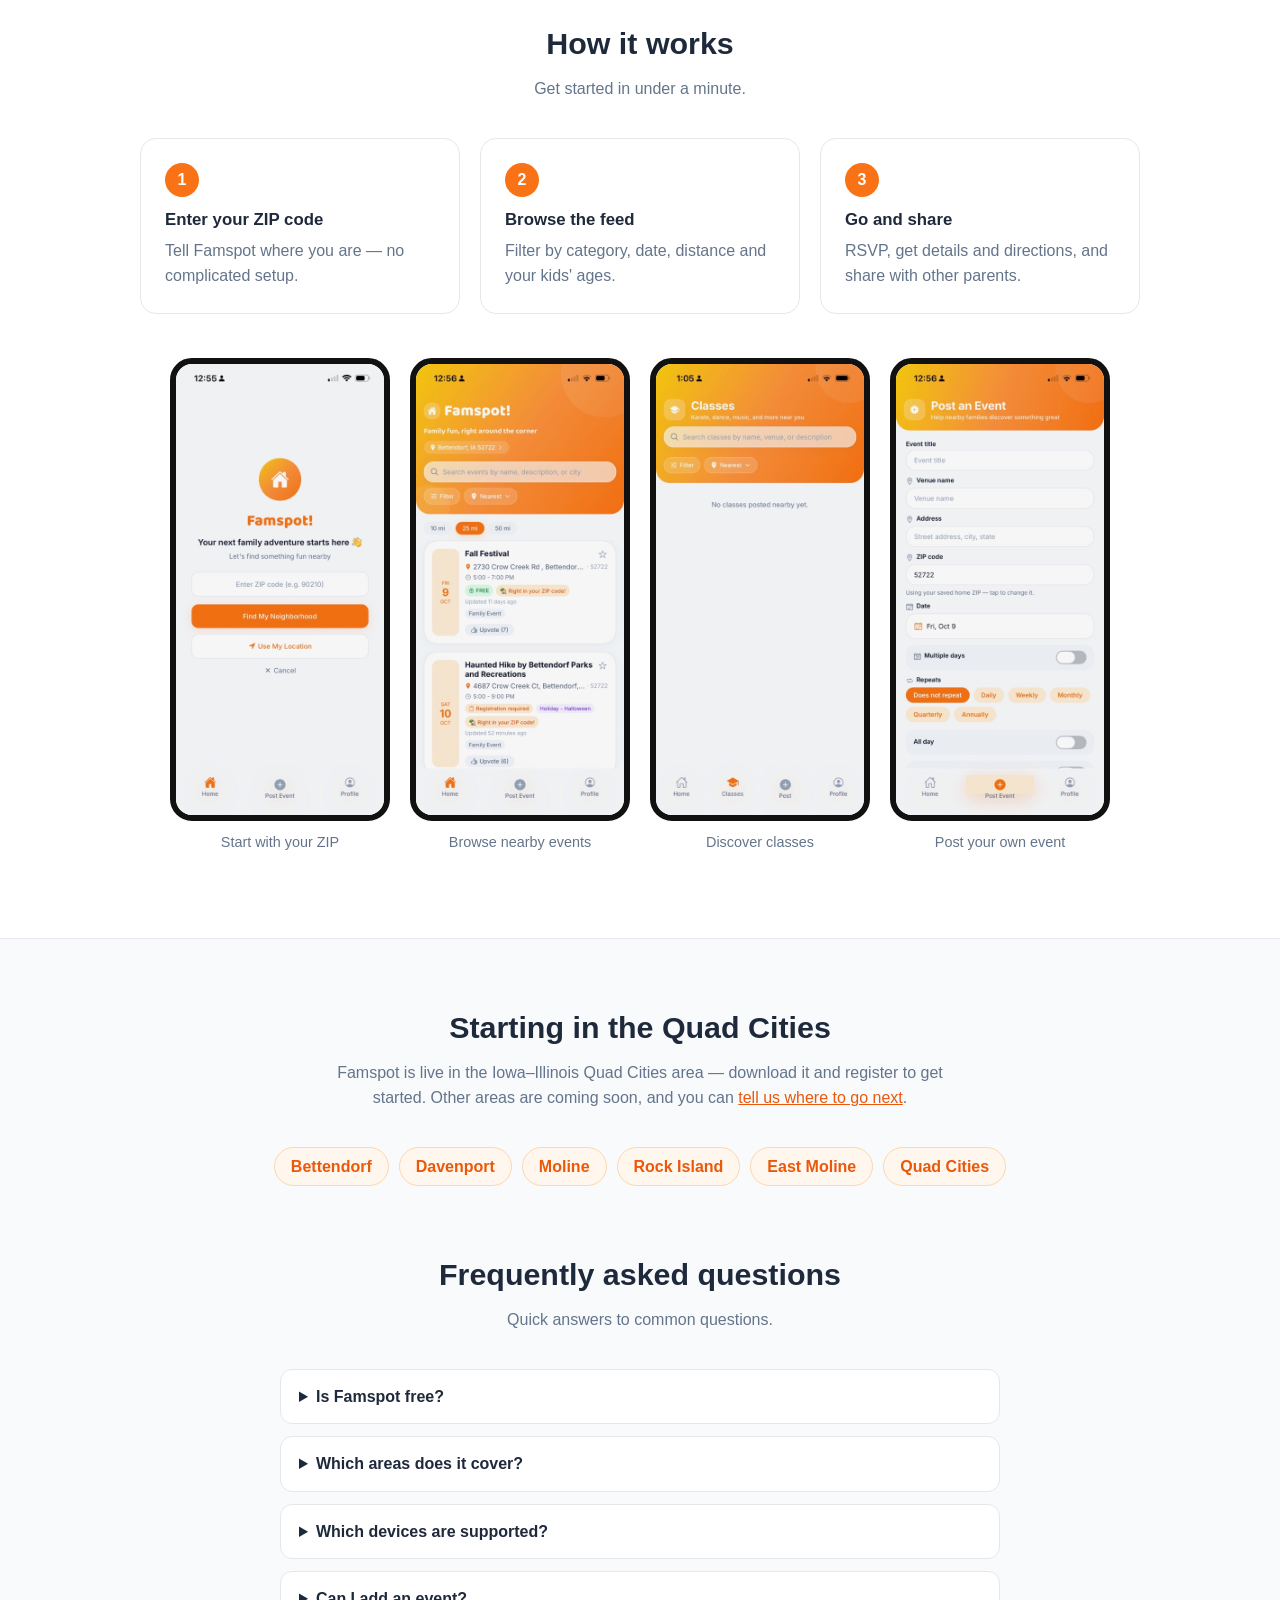
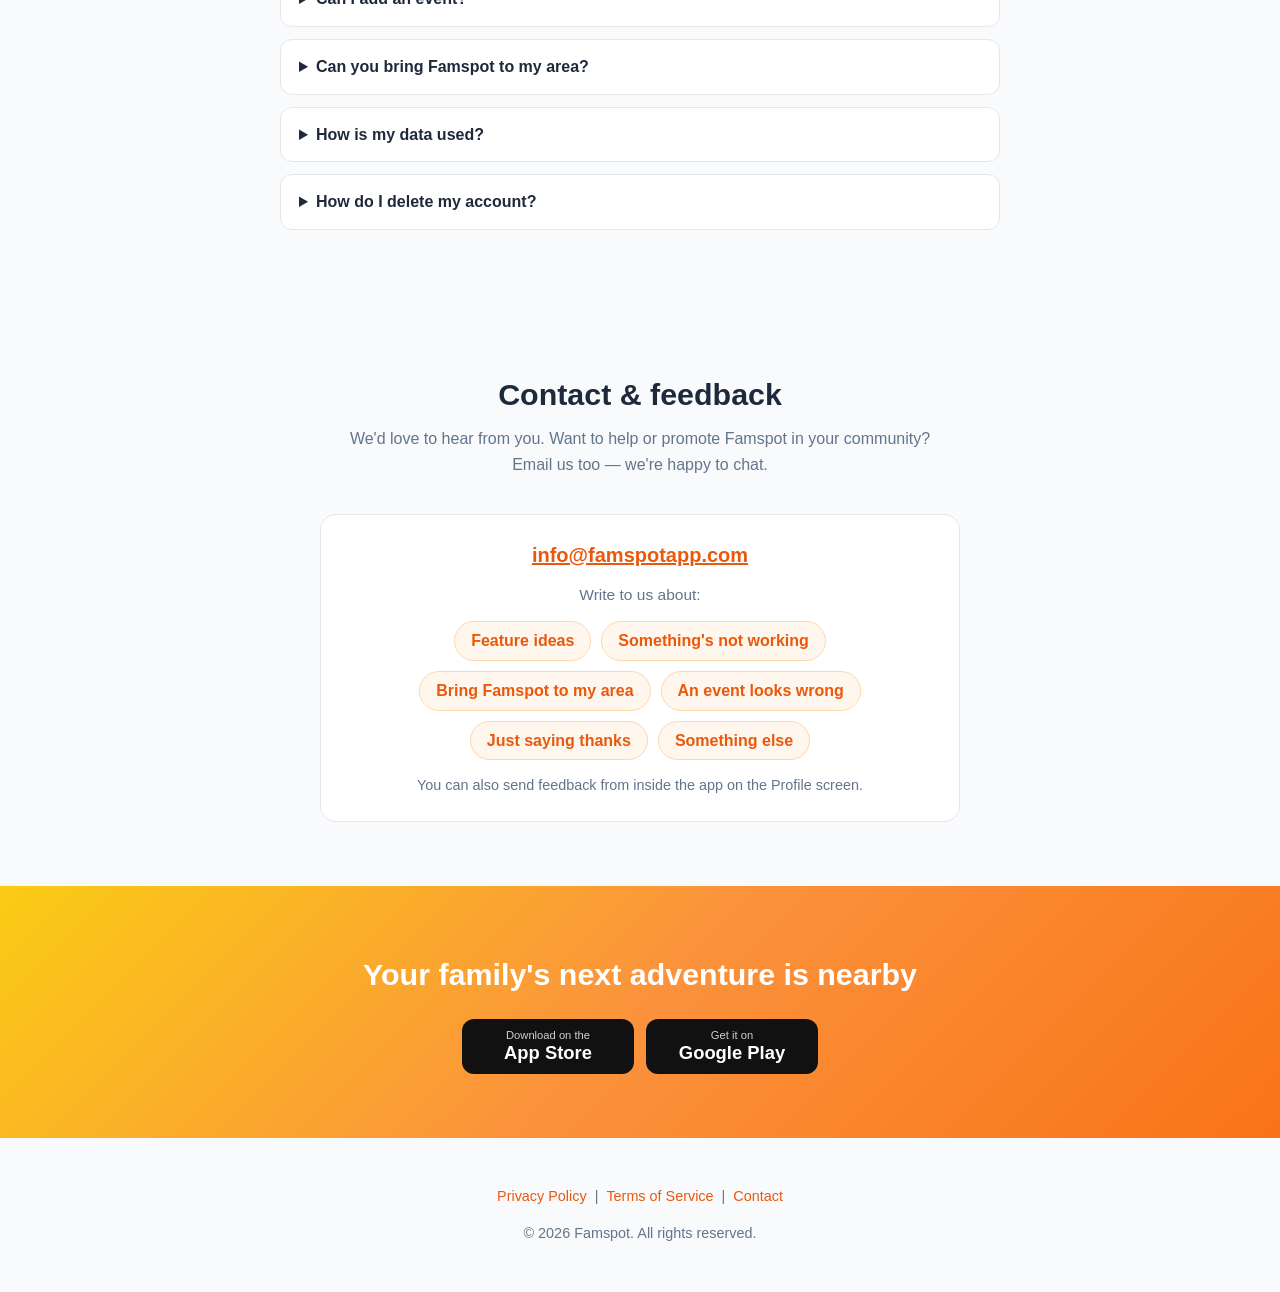
==== commit e62cb9ea: "Use info@famspotapp.com as contact email Co-authored-by: Copilot App <223556219+Copilot@users.norepl" ====
--- a/index.html
+++ b/index.html
@@ -8,7 +8,7 @@
 <meta name="keywords" content="family events, kids events, things to do with kids, Quad Cities, Bettendorf, Davenport, Moline, Rock Island, kids classes, storytime, Famspot" />
 <meta name="robots" content="index,follow" />
 <meta name="theme-color" content="#f97316" />
-<link rel="canonical" href="https://famspotapp.github.io/" />
+<link rel="canonical" href="https://famspotapp.com/" />
 <link rel="icon" href="favicon.png" />
 <link rel="apple-touch-icon" href="img/icon.png" />
 
@@ -16,12 +16,12 @@
 <meta property="og:site_name" content="Famspot" />
 <meta property="og:title" content="Famspot – Find family-friendly events near you" />
 <meta property="og:description" content="Free app to discover local kids' events, classes and storytimes by ZIP code." />
-<meta property="og:url" content="https://famspotapp.github.io/" />
-<meta property="og:image" content="https://famspotapp.github.io/img/og-image.png" />
+<meta property="og:url" content="https://famspotapp.com/" />
+<meta property="og:image" content="https://famspotapp.com/img/og-image.png" />
 <meta name="twitter:card" content="summary" />
 <meta name="twitter:title" content="Famspot – Find family-friendly events near you" />
 <meta name="twitter:description" content="Free app to discover local kids' events, classes and storytimes by ZIP code." />
-<meta name="twitter:image" content="https://famspotapp.github.io/img/og-image.png" />
+<meta name="twitter:image" content="https://famspotapp.com/img/og-image.png" />
 
 <meta name="apple-itunes-app" content="app-id=6816765370" />
 
@@ -32,7 +32,7 @@
     {
       "@type": "WebSite",
       "name": "Famspot",
-      "url": "https://famspotapp.github.io/"
+      "url": "https://famspotapp.com/"
     },
     {
       "@type": "MobileApplication",
@@ -41,8 +41,8 @@
       "description": "Discover family-friendly events, classes and storytimes near your ZIP code.",
       "applicationCategory": "LifestyleApplication",
       "operatingSystem": "iOS, Android",
-      "url": "https://famspotapp.github.io/",
-      "image": "https://famspotapp.github.io/img/icon.png",
+      "url": "https://famspotapp.com/",
+      "image": "https://famspotapp.com/img/icon.png",
       "downloadUrl": "https://apps.apple.com/us/app/famspot-family-spot/id6816765370",
       "offers": { "@type": "Offer", "price": "0", "priceCurrency": "USD" }
     }
@@ -240,7 +240,7 @@
         <details><summary>Which areas does it cover?</summary><p>We're starting in the Quad Cities area. Enter any ZIP code to see events within your chosen radius.</p></details>
         <details><summary>Which devices are supported?</summary><p>Famspot is available for iPhone on the App Store and for Android on Google Play.</p></details>
         <details><summary>Can I add an event?</summary><p>Yes — sign in and tap Post to share a family-friendly event or class with other local parents.</p></details>
-        <details><summary>Can you bring Famspot to my area?</summary><p>We're live in the Quad Cities now, with more areas coming soon. Email us at <a href="mailto:famspotapp5@gmail.com">famspotapp5@gmail.com</a> and tell us your ZIP code.</p></details>
+        <details><summary>Can you bring Famspot to my area?</summary><p>We're live in the Quad Cities now, with more areas coming soon. Email us at <a href="mailto:info@famspotapp.com">info@famspotapp.com</a> and tell us your ZIP code.</p></details>
         <details><summary>How is my data used?</summary><p>We don't sell your data or use it for third-party advertising profiles. Read the full <a href="legal.html#privacy">Privacy Policy</a>.</p></details>
         <details><summary>How do I delete my account?</summary><p>You can delete your account from within the app's Profile screen.</p></details>
       </div>
@@ -252,7 +252,7 @@
       <h2>Contact &amp; feedback</h2>
       <p class="sub">We'd love to hear from you. Want to help or promote Famspot in your community? Email us too — we're happy to chat.</p>
       <div class="card" style="max-width:640px;margin:0 auto;text-align:center">
-        <p style="margin:0 0 12px"><a class="mail" href="mailto:famspotapp5@gmail.com?subject=Famspot%20feedback">famspotapp5@gmail.com</a></p>
+        <p style="margin:0 0 12px"><a class="mail" href="mailto:info@famspotapp.com?subject=Famspot%20feedback">info@famspotapp.com</a></p>
         <p style="margin:0 0 14px">Write to us about:</p>
         <div class="chips">
           <span class="chip">Feature ideas</span><span class="chip">Something's not working</span><span class="chip">Bring Famspot to my area</span><span class="chip">An event looks wrong</span><span class="chip">Just saying thanks</span><span class="chip">Something else</span>
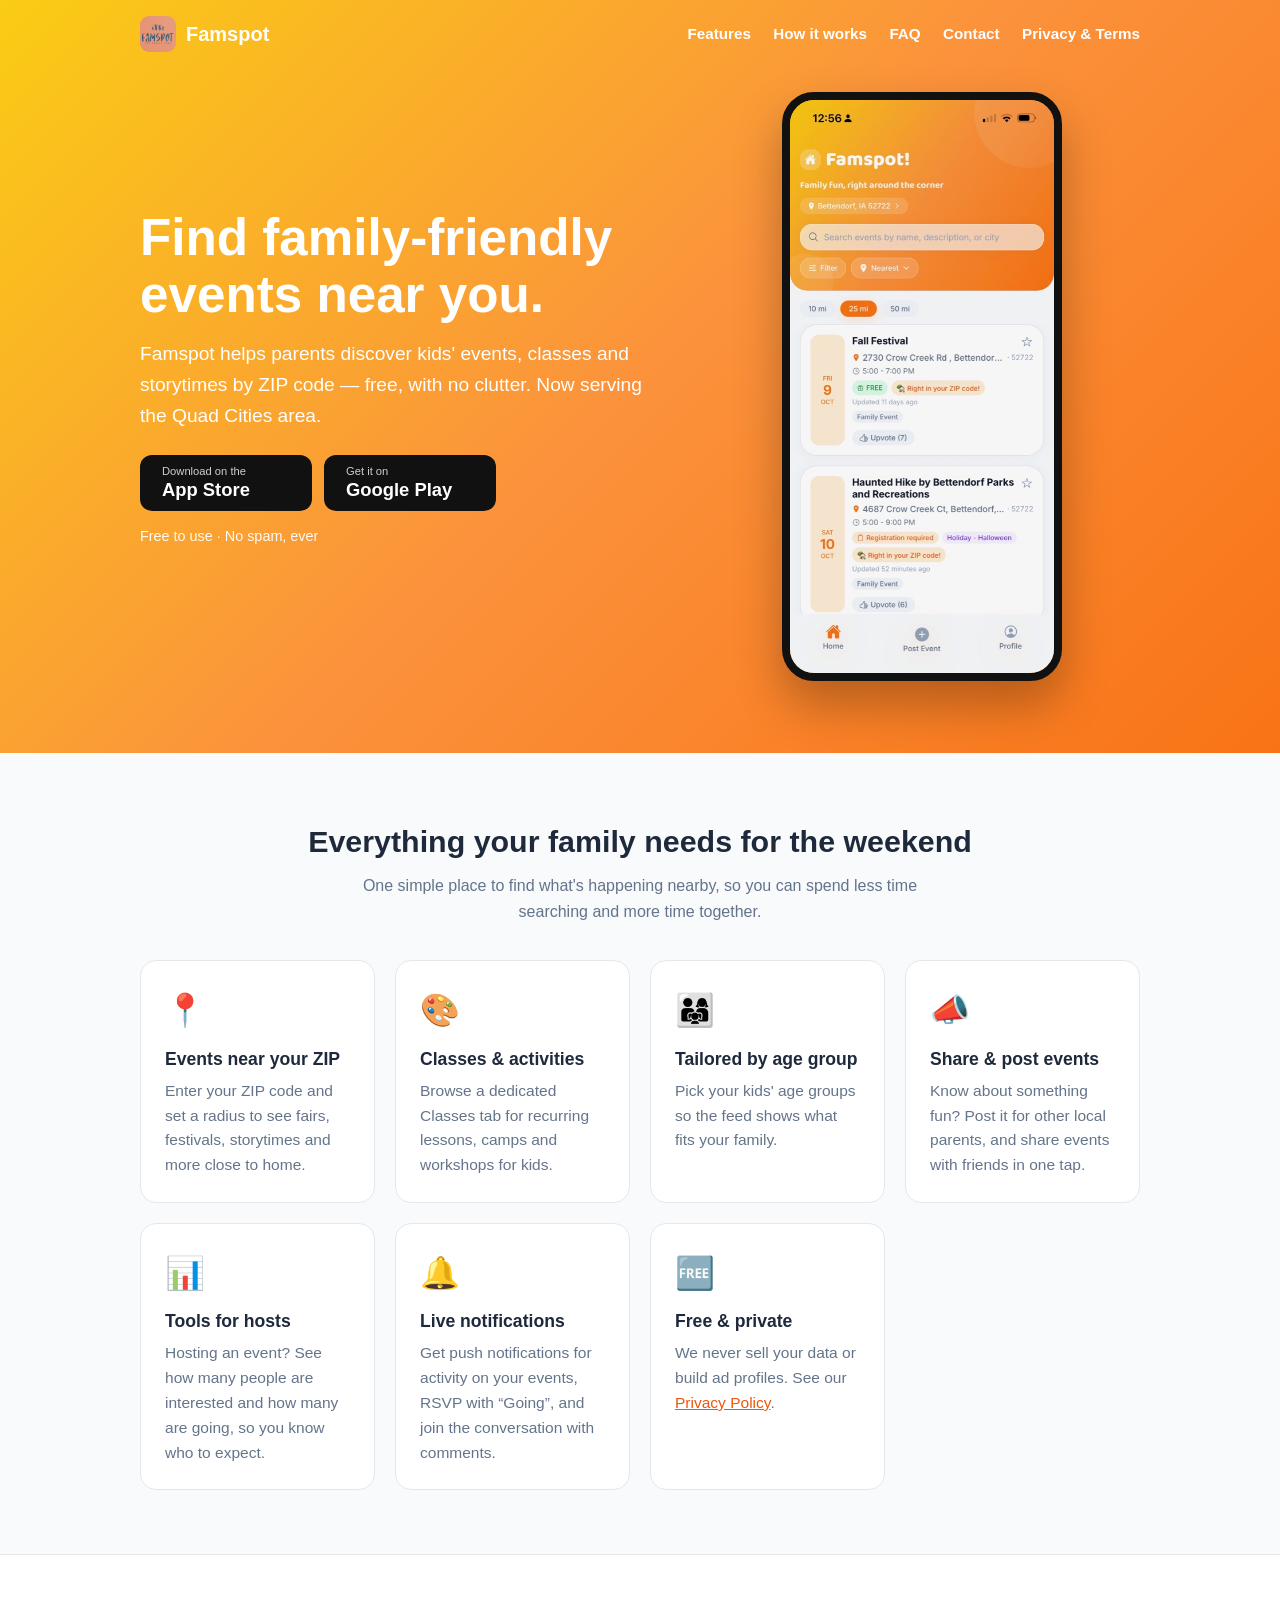
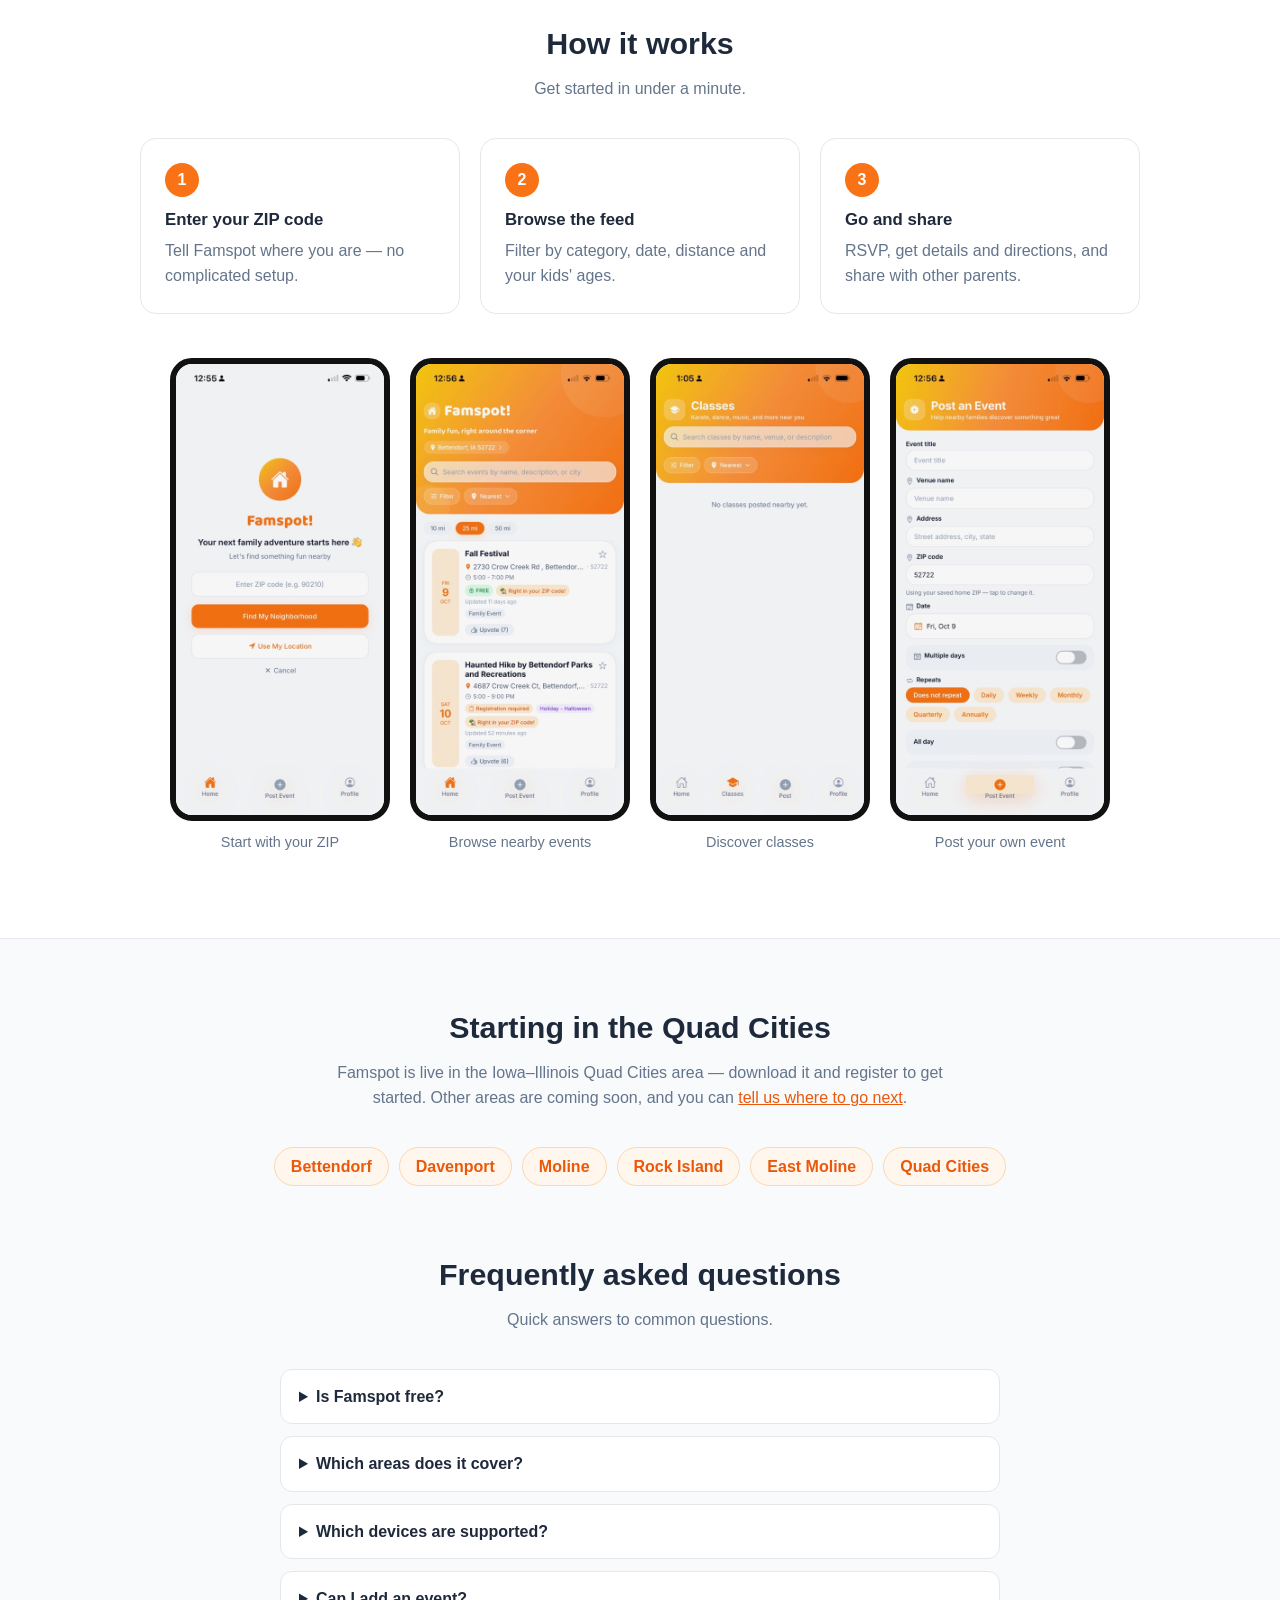
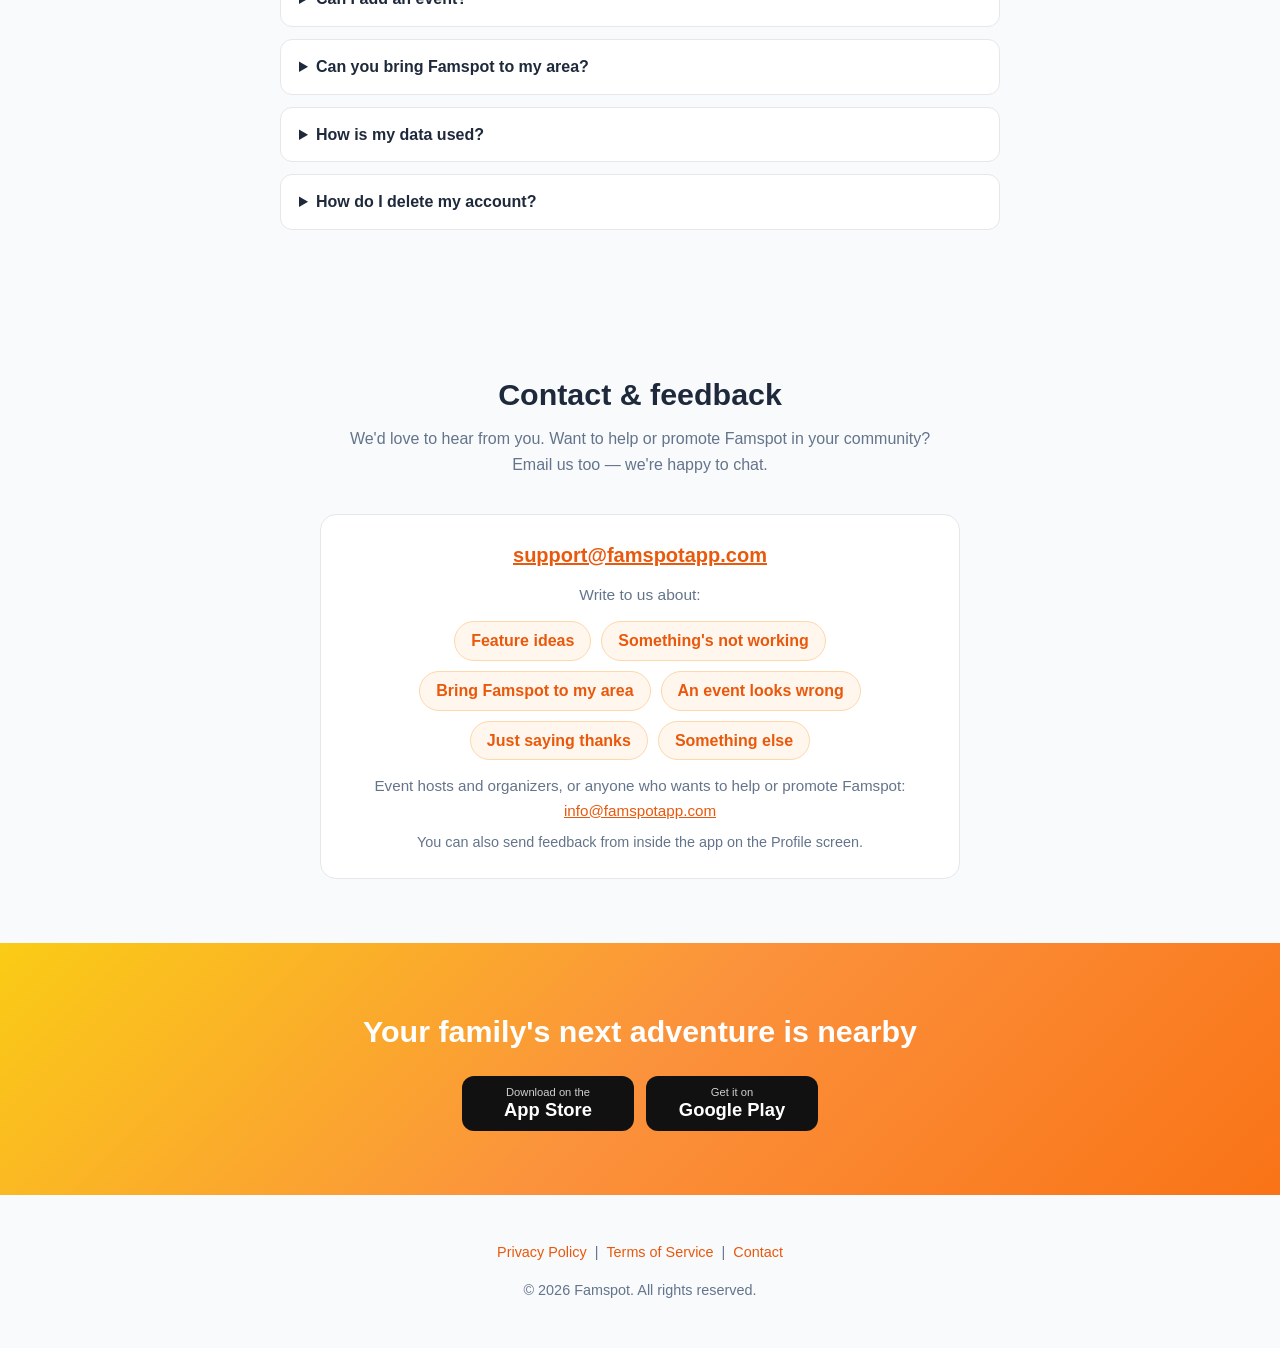
==== commit 9d1df696: "Use support@ for users/legal; info@ for hosts Co-authored-by: Copilot App <223556219+Copilot@users.n" ====
--- a/index.html
+++ b/index.html
@@ -240,7 +240,7 @@
         <details><summary>Which areas does it cover?</summary><p>We're starting in the Quad Cities area. Enter any ZIP code to see events within your chosen radius.</p></details>
         <details><summary>Which devices are supported?</summary><p>Famspot is available for iPhone on the App Store and for Android on Google Play.</p></details>
         <details><summary>Can I add an event?</summary><p>Yes — sign in and tap Post to share a family-friendly event or class with other local parents.</p></details>
-        <details><summary>Can you bring Famspot to my area?</summary><p>We're live in the Quad Cities now, with more areas coming soon. Email us at <a href="mailto:info@famspotapp.com">info@famspotapp.com</a> and tell us your ZIP code.</p></details>
+        <details><summary>Can you bring Famspot to my area?</summary><p>We're live in the Quad Cities now, with more areas coming soon. Email us at <a href="mailto:support@famspotapp.com">support@famspotapp.com</a> and tell us your ZIP code.</p></details>
         <details><summary>How is my data used?</summary><p>We don't sell your data or use it for third-party advertising profiles. Read the full <a href="legal.html#privacy">Privacy Policy</a>.</p></details>
         <details><summary>How do I delete my account?</summary><p>You can delete your account from within the app's Profile screen.</p></details>
       </div>
@@ -252,12 +252,13 @@
       <h2>Contact &amp; feedback</h2>
       <p class="sub">We'd love to hear from you. Want to help or promote Famspot in your community? Email us too — we're happy to chat.</p>
       <div class="card" style="max-width:640px;margin:0 auto;text-align:center">
-        <p style="margin:0 0 12px"><a class="mail" href="mailto:info@famspotapp.com?subject=Famspot%20feedback">info@famspotapp.com</a></p>
+        <p style="margin:0 0 12px"><a class="mail" href="mailto:support@famspotapp.com?subject=Famspot%20feedback">support@famspotapp.com</a></p>
         <p style="margin:0 0 14px">Write to us about:</p>
         <div class="chips">
           <span class="chip">Feature ideas</span><span class="chip">Something's not working</span><span class="chip">Bring Famspot to my area</span><span class="chip">An event looks wrong</span><span class="chip">Just saying thanks</span><span class="chip">Something else</span>
         </div>
-        <p style="margin:14px 0 0;color:var(--muted);font-size:.9rem">You can also send feedback from inside the app on the Profile screen.</p>
+        <p style="margin:14px 0 0;color:var(--muted);font-size:.95rem">Event hosts and organizers, or anyone who wants to help or promote Famspot: <a href="mailto:info@famspotapp.com?subject=Famspot%20host%20inquiry">info@famspotapp.com</a></p>
+        <p style="margin:8px 0 0;color:var(--muted);font-size:.9rem">You can also send feedback from inside the app on the Profile screen.</p>
       </div>
     </div>
   </section>
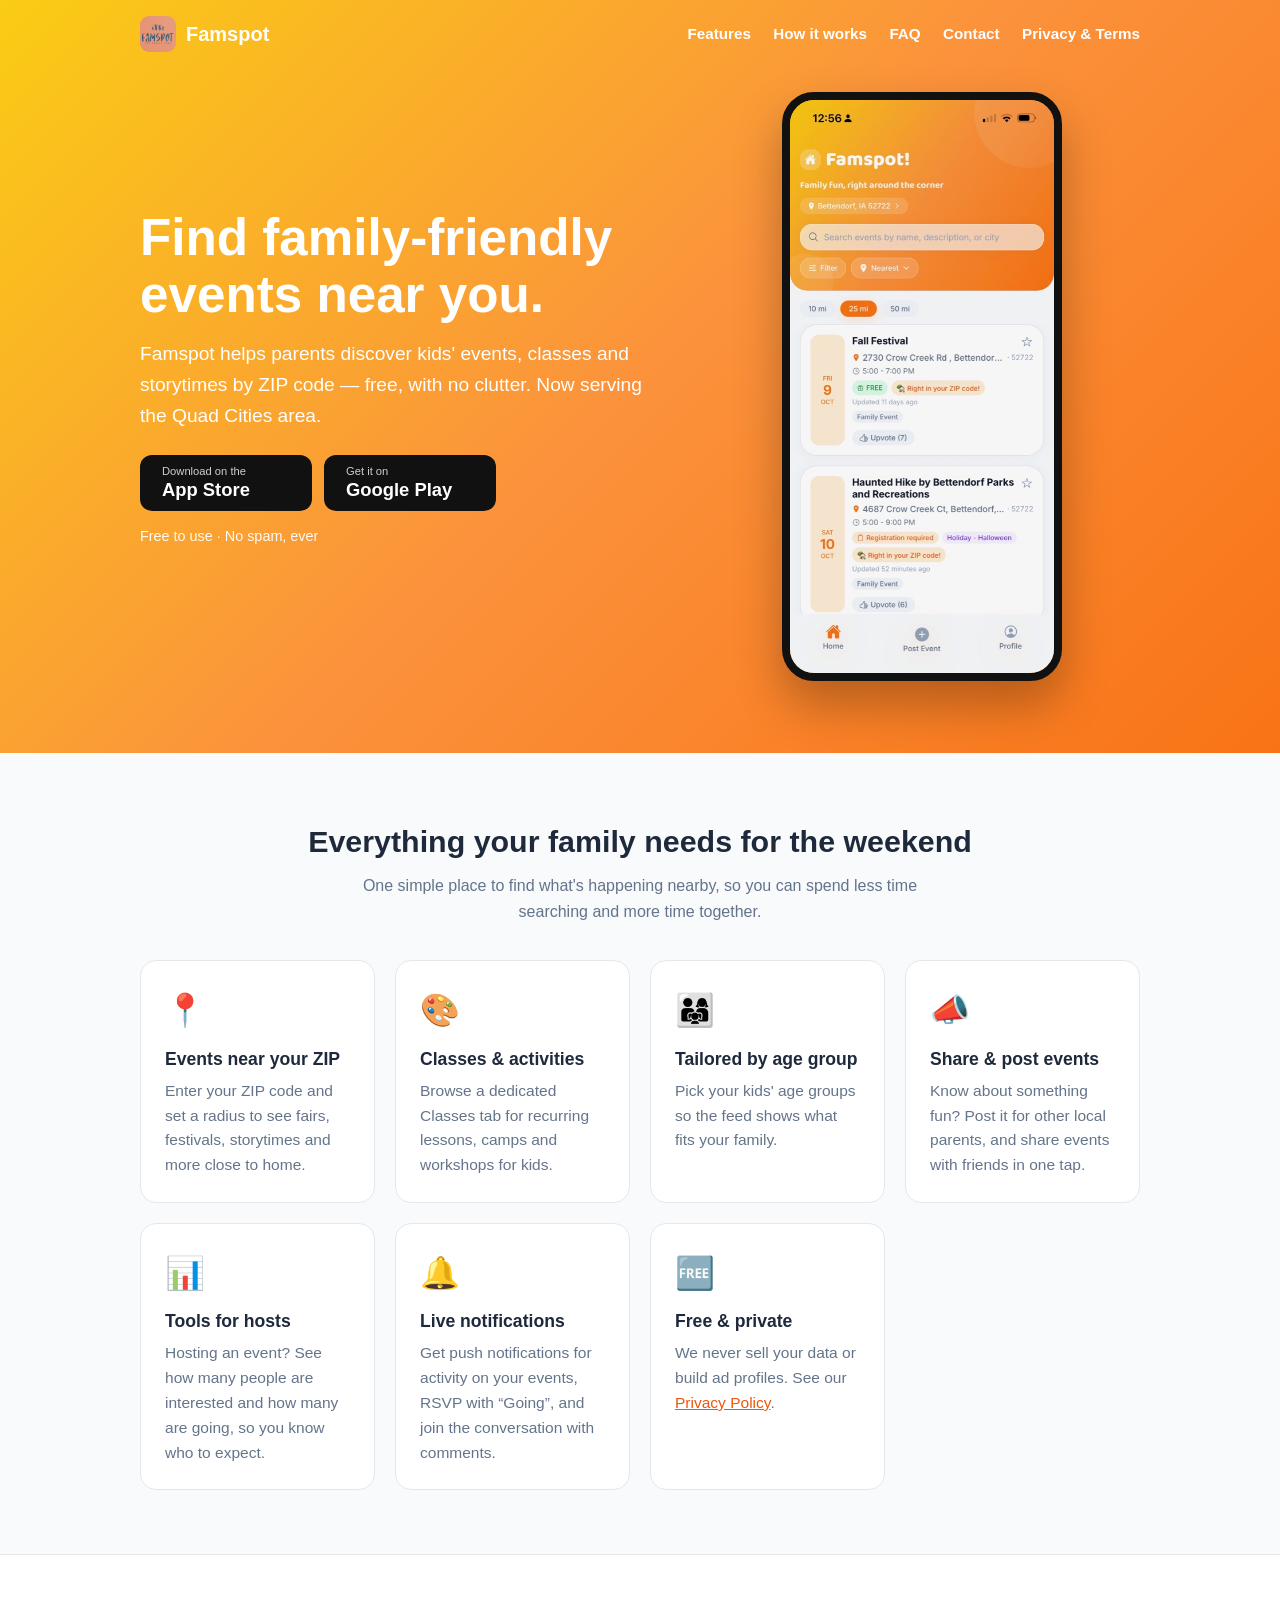
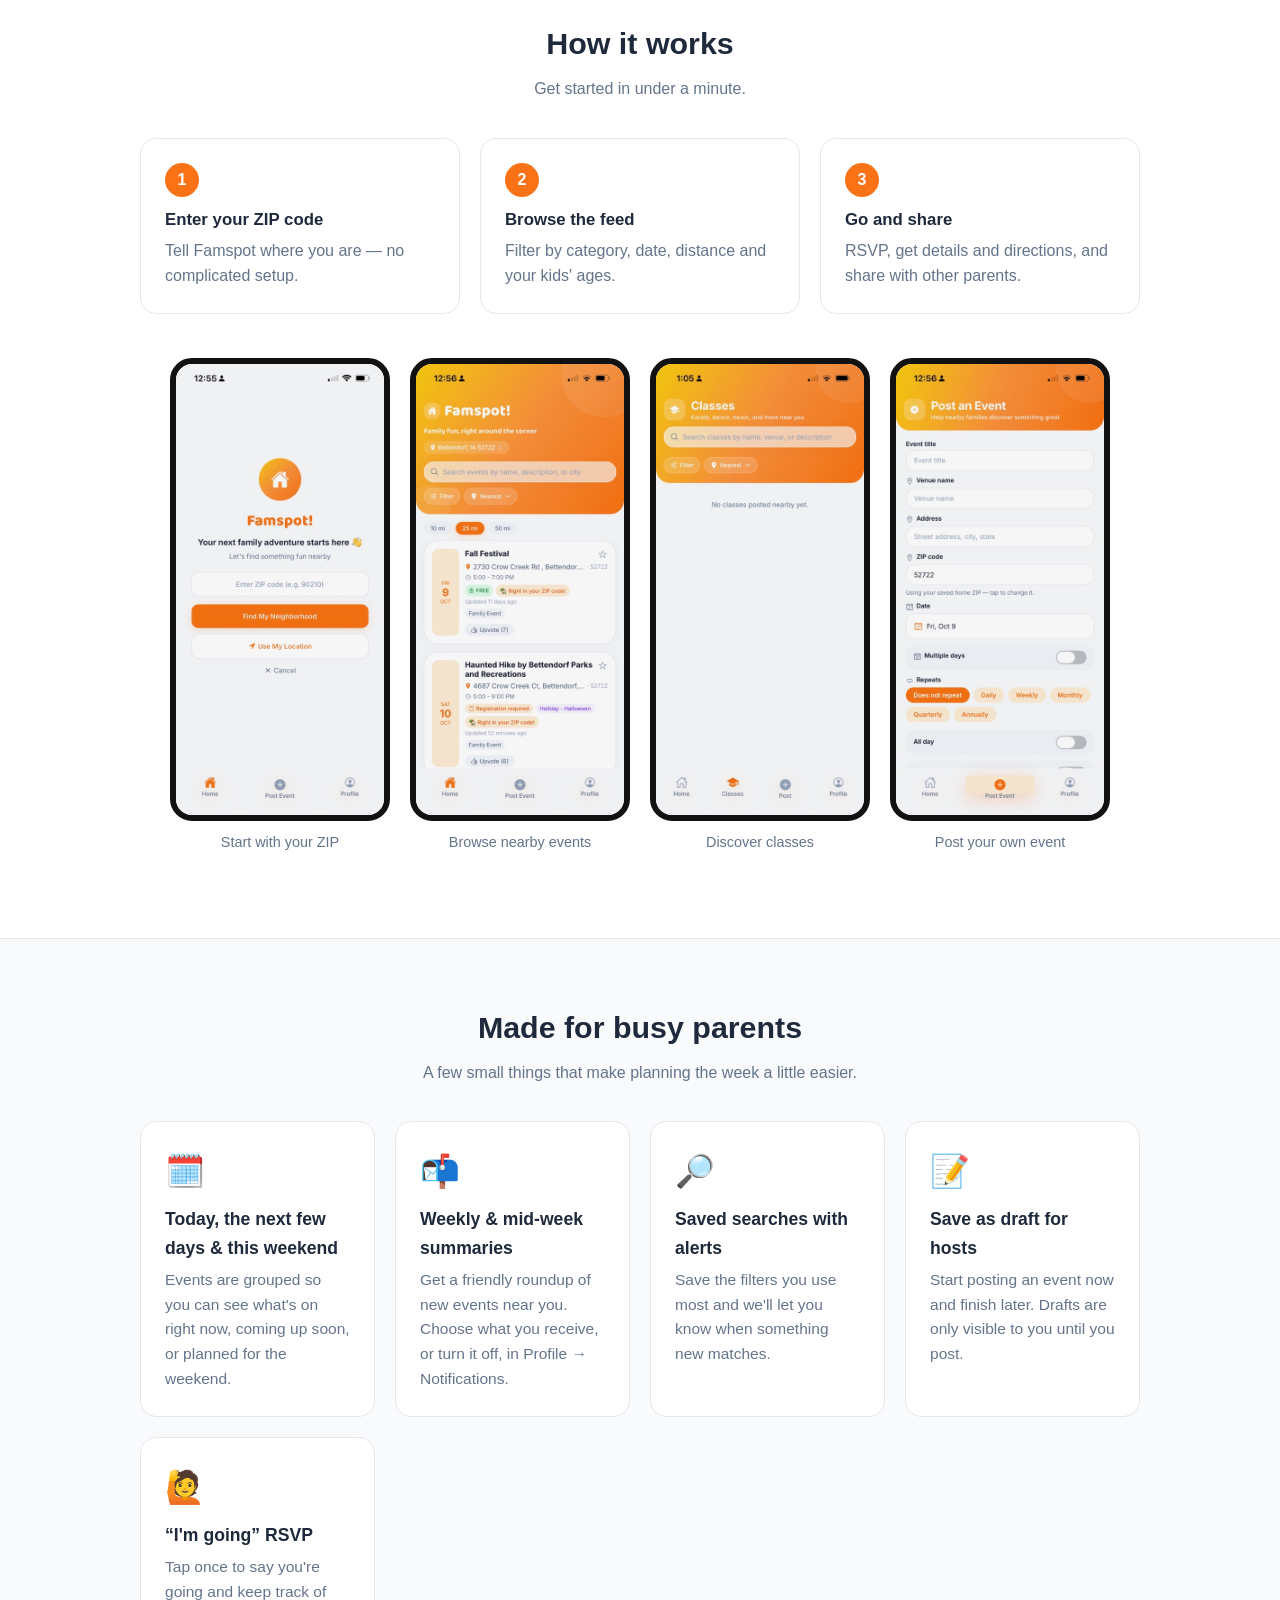
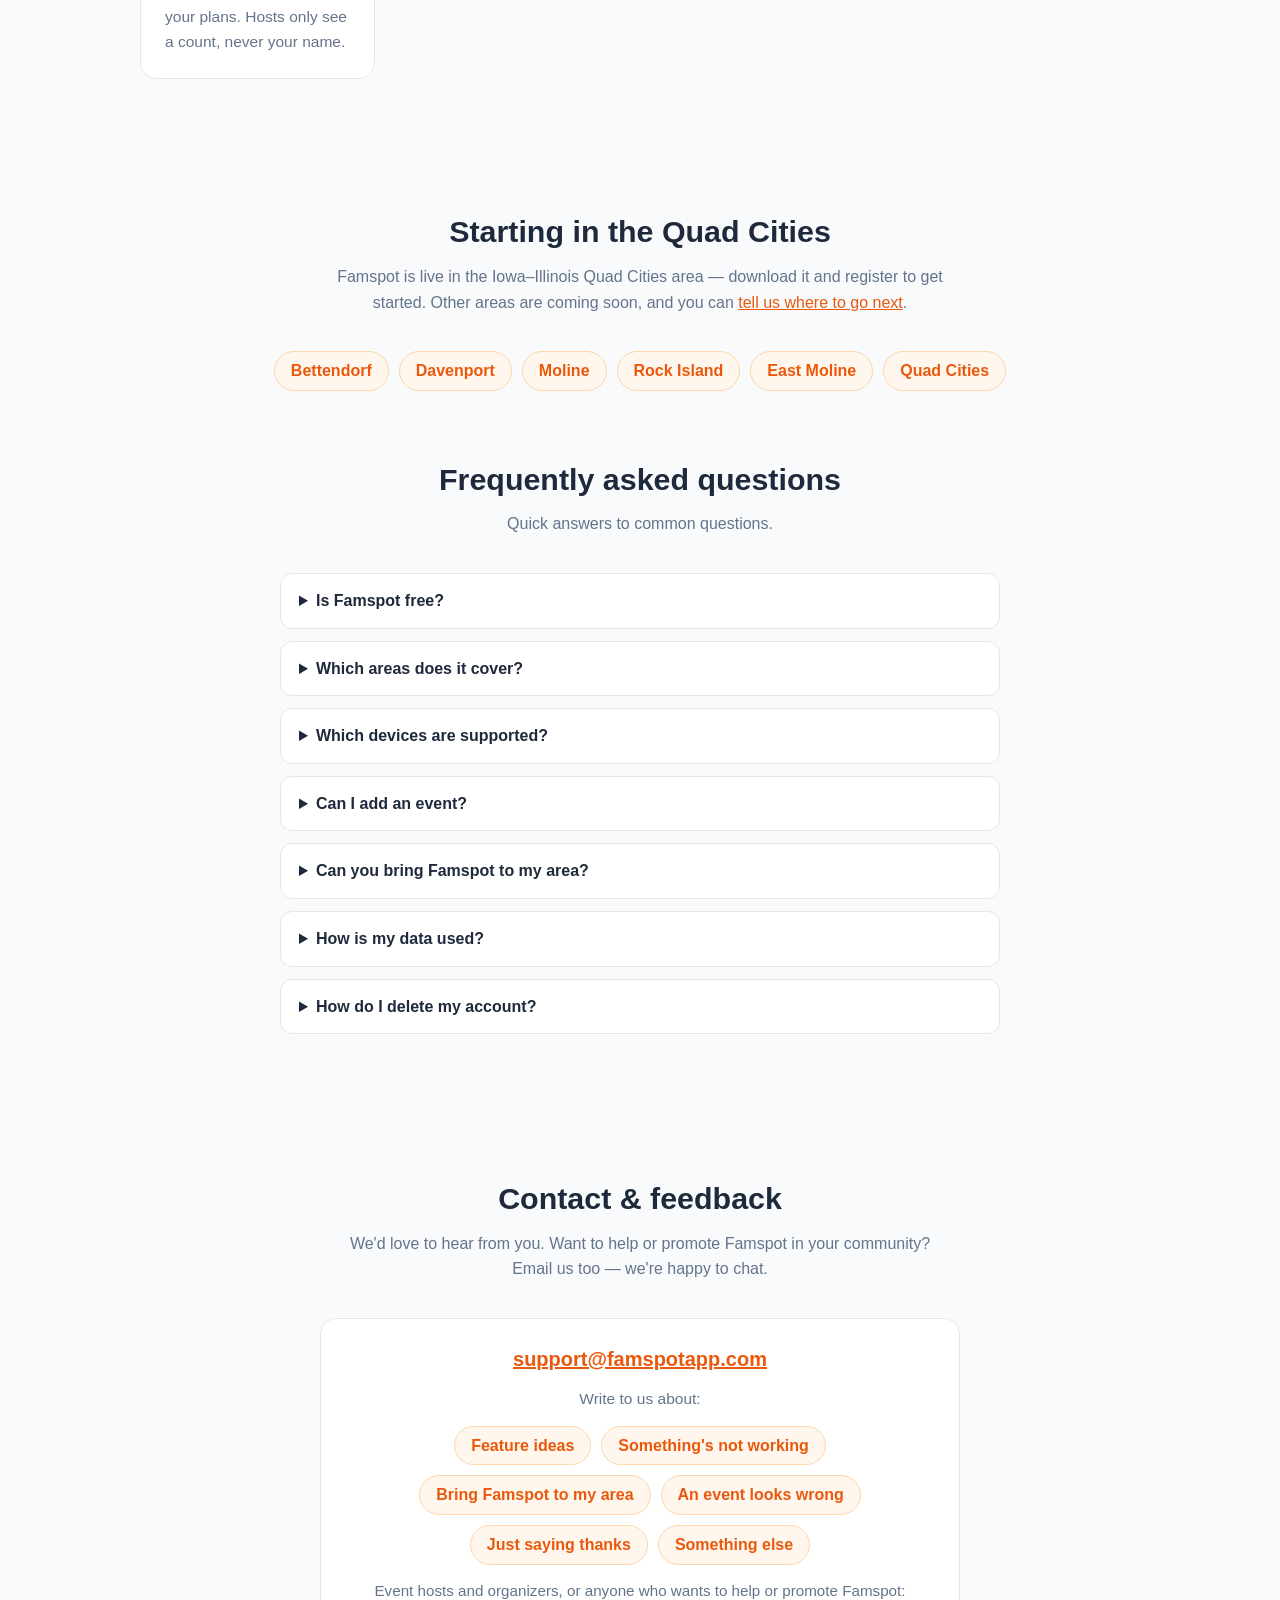
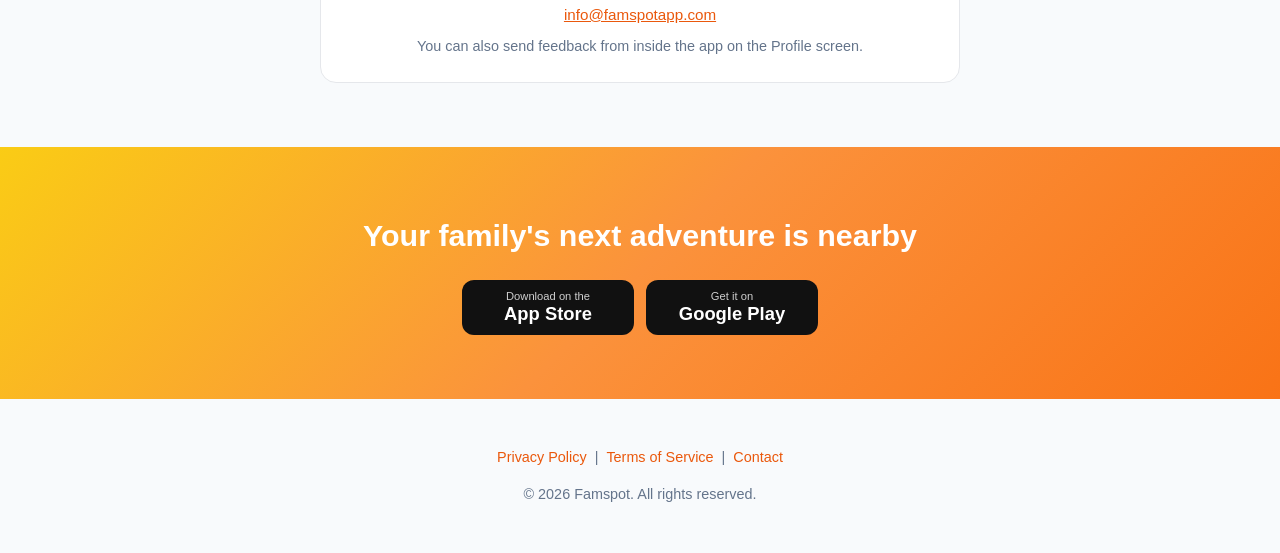
==== commit c051a422: "Add app association files, legal/coverage updates and event share page changes Co-authored-by: Copil" ====
--- a/index.html
+++ b/index.html
@@ -223,10 +223,24 @@
     </div>
   </section>
 
+  <section id="more">
+    <div class="wrap">
+      <h2>Made for busy parents</h2>
+      <p class="sub">A few small things that make planning the week a little easier.</p>
+      <div class="features">
+        <div class="card"><div class="ico" aria-hidden="true">🗓️</div><h3>Today, the next few days &amp; this weekend</h3><p>Events are grouped so you can see what's on right now, coming up soon, or planned for the weekend.</p></div>
+        <div class="card"><div class="ico" aria-hidden="true">📬</div><h3>Weekly &amp; mid-week summaries</h3><p>Get a friendly roundup of new events near you. Choose what you receive, or turn it off, in Profile → Notifications.</p></div>
+        <div class="card"><div class="ico" aria-hidden="true">🔎</div><h3>Saved searches with alerts</h3><p>Save the filters you use most and we'll let you know when something new matches.</p></div>
+        <div class="card"><div class="ico" aria-hidden="true">📝</div><h3>Save as draft for hosts</h3><p>Start posting an event now and finish later. Drafts are only visible to you until you post.</p></div>
+        <div class="card"><div class="ico" aria-hidden="true">🙋</div><h3>“I'm going” RSVP</h3><p>Tap once to say you're going and keep track of your plans. Hosts only see a count, never your name.</p></div>
+      </div>
+    </div>
+  </section>
+
   <section class="area">
     <div class="wrap">
       <h2>Starting in the Quad Cities</h2>
-      <p class="sub">Famspot is live in the Iowa–Illinois Quad Cities area — download it and register to get started. Other areas are coming soon, and you can <a href="#contact">tell us where to go next</a>.</p>
+      <p class="sub">Famspot is live in the Iowa–Illinois Quad Cities area — download it and register to get started. Other areas are coming soon, and you can <a href="mailto:support@famspotapp.com?subject=Bring%20Famspot%20to%20my%20area">tell us where to go next</a>.</p>
       <div class="chips"><span class="chip">Bettendorf</span><span class="chip">Davenport</span><span class="chip">Moline</span><span class="chip">Rock Island</span><span class="chip">East Moline</span><span class="chip">Quad Cities</span></div>
     </div>
   </section>
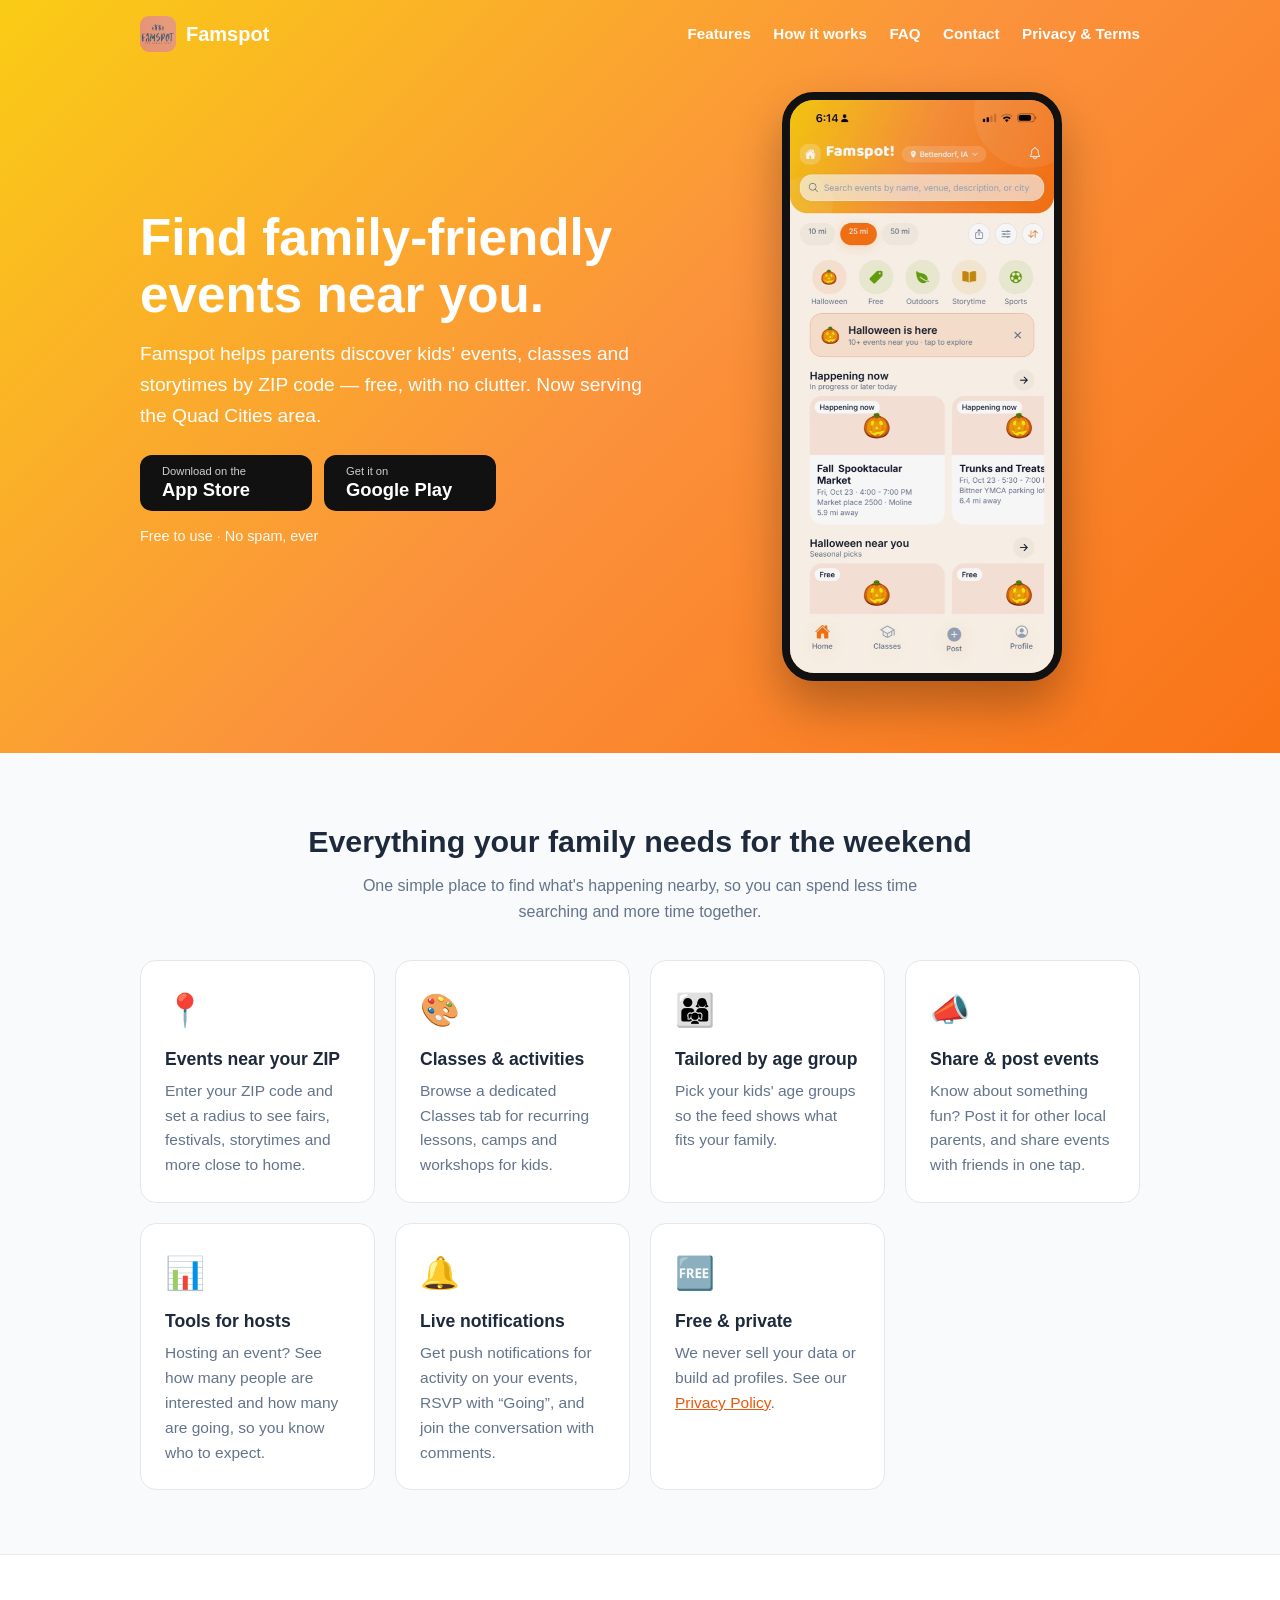
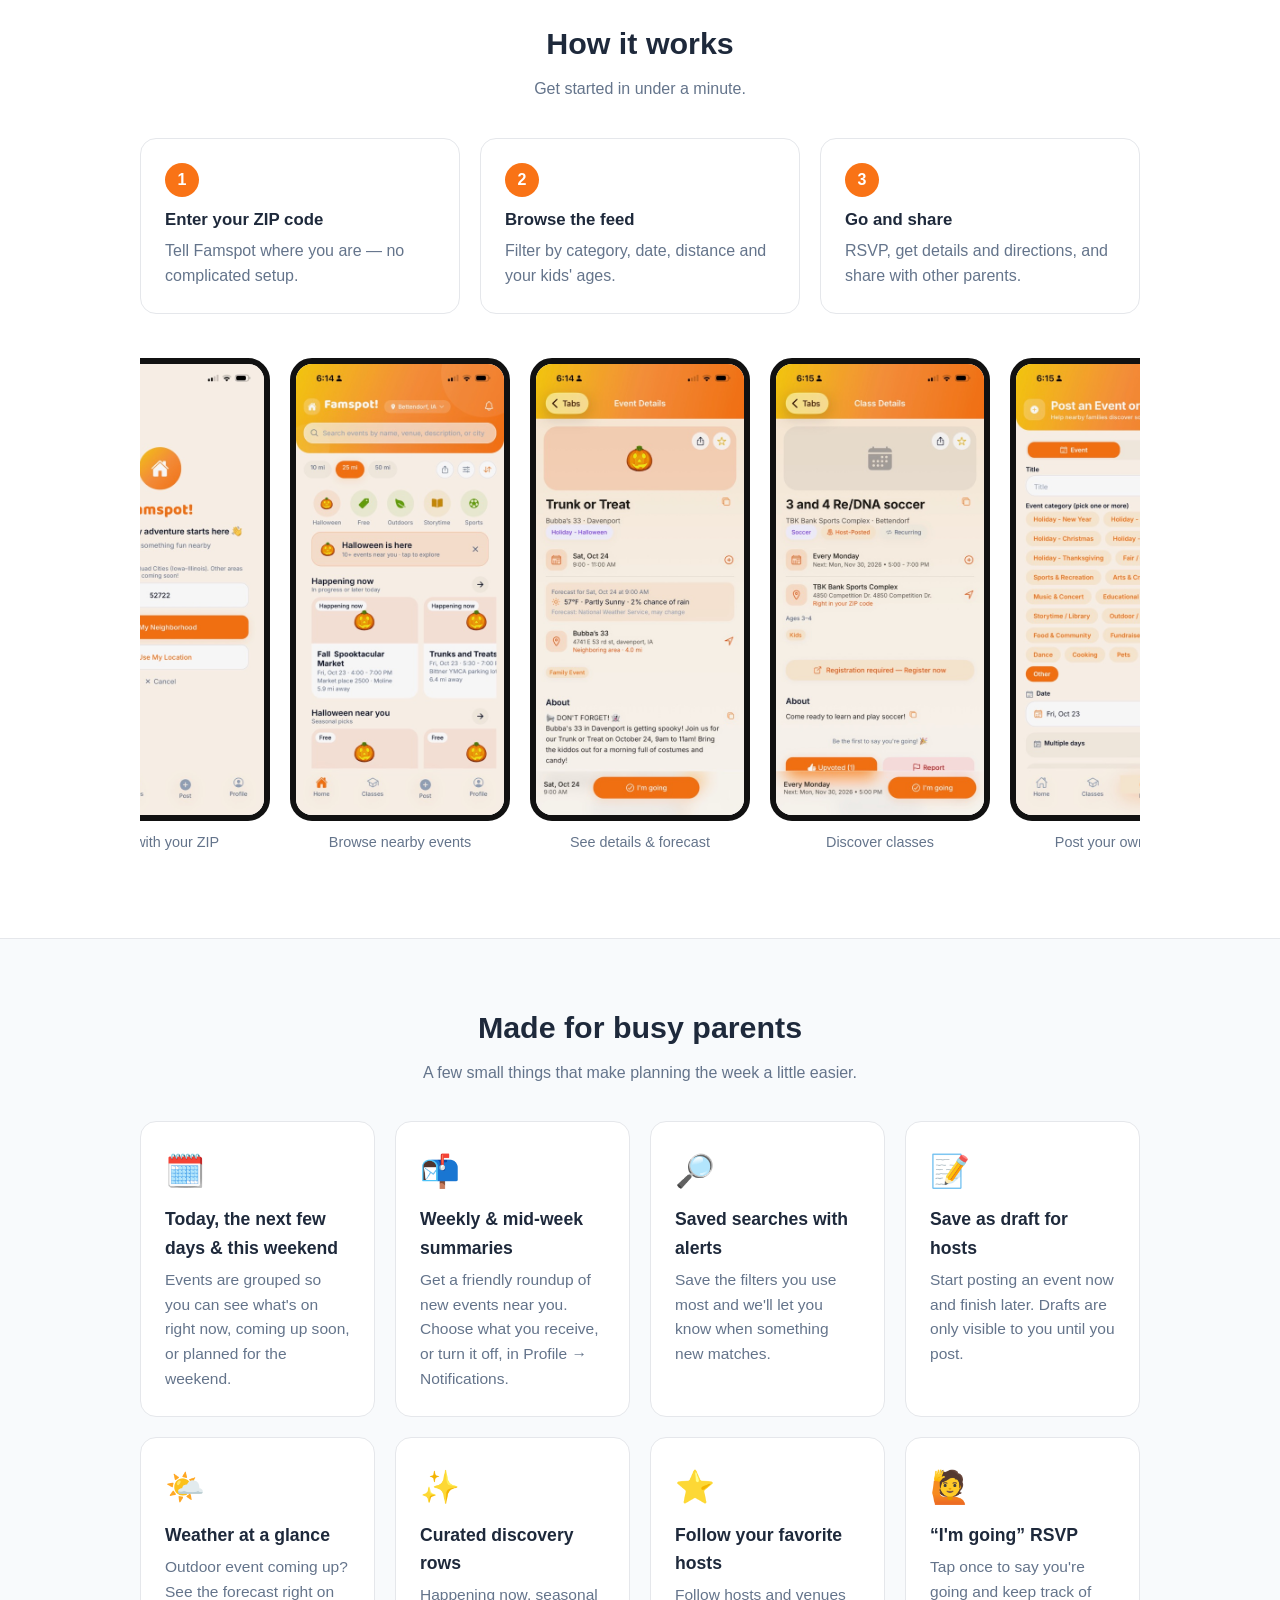
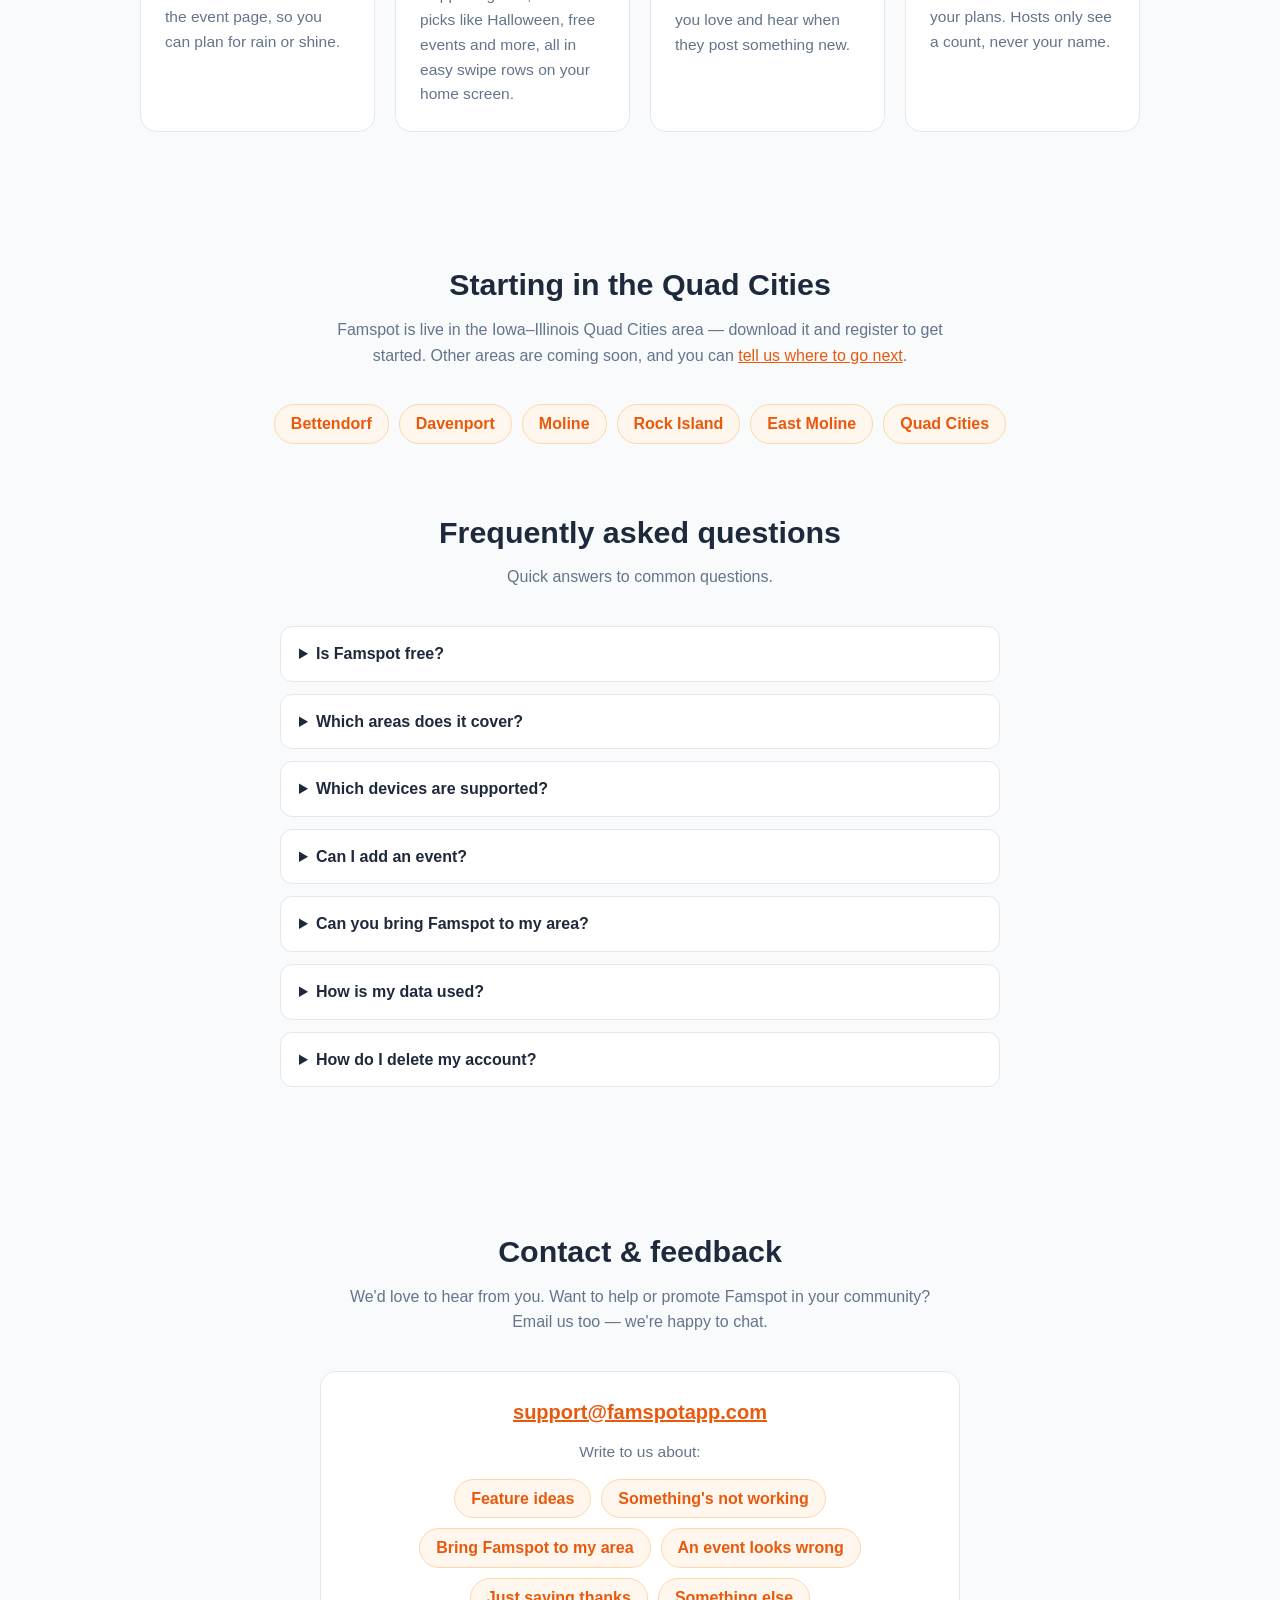
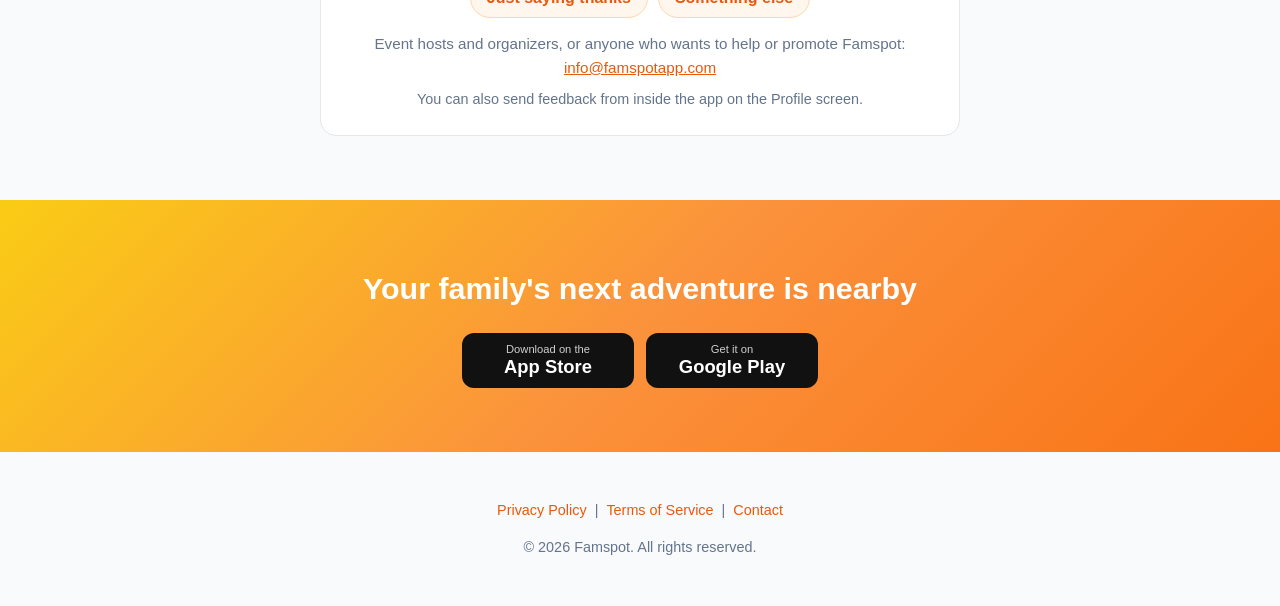
==== commit 83eb5f31: "Refresh screenshots and add 1.0.5 feature copy Co-authored-by: Copilot App <223556219+Copilot@users." ====
--- a/index.html
+++ b/index.html
@@ -217,7 +217,8 @@
       <div class="shot-row" style="margin-top:36px">
         <figure><img src="img/zip.jpg" alt="Onboarding screen asking for a ZIP code" loading="lazy" width="220" height="477" /><figcaption>Start with your ZIP</figcaption></figure>
         <figure><img src="img/feed.jpg" alt="Event feed with nearby family events" loading="lazy" width="220" height="477" /><figcaption>Browse nearby events</figcaption></figure>
-        <figure><img src="img/classes.jpg" alt="Classes tab listing kids' classes" loading="lazy" width="220" height="477" /><figcaption>Discover classes</figcaption></figure>
+        <figure><img src="img/detail.jpg" alt="Event details with weather forecast, directions and I'm going button" loading="lazy" width="220" height="477" /><figcaption>See details &amp; forecast</figcaption></figure>
+        <figure><img src="img/classes.jpg" alt="Class details with schedule, age range and registration link" loading="lazy" width="220" height="477" /><figcaption>Discover classes</figcaption></figure>
         <figure><img src="img/post.jpg" alt="Post an event form" loading="lazy" width="220" height="477" /><figcaption>Post your own event</figcaption></figure>
       </div>
     </div>
@@ -232,6 +233,9 @@
         <div class="card"><div class="ico" aria-hidden="true">📬</div><h3>Weekly &amp; mid-week summaries</h3><p>Get a friendly roundup of new events near you. Choose what you receive, or turn it off, in Profile → Notifications.</p></div>
         <div class="card"><div class="ico" aria-hidden="true">🔎</div><h3>Saved searches with alerts</h3><p>Save the filters you use most and we'll let you know when something new matches.</p></div>
         <div class="card"><div class="ico" aria-hidden="true">📝</div><h3>Save as draft for hosts</h3><p>Start posting an event now and finish later. Drafts are only visible to you until you post.</p></div>
+        <div class="card"><div class="ico" aria-hidden="true">🌤️</div><h3>Weather at a glance</h3><p>Outdoor event coming up? See the forecast right on the event page, so you can plan for rain or shine.</p></div>
+        <div class="card"><div class="ico" aria-hidden="true">✨</div><h3>Curated discovery rows</h3><p>Happening now, seasonal picks like Halloween, free events and more, all in easy swipe rows on your home screen.</p></div>
+        <div class="card"><div class="ico" aria-hidden="true">⭐</div><h3>Follow your favorite hosts</h3><p>Follow hosts and venues you love and hear when they post something new.</p></div>
         <div class="card"><div class="ico" aria-hidden="true">🙋</div><h3>“I'm going” RSVP</h3><p>Tap once to say you're going and keep track of your plans. Hosts only see a count, never your name.</p></div>
       </div>
     </div>
